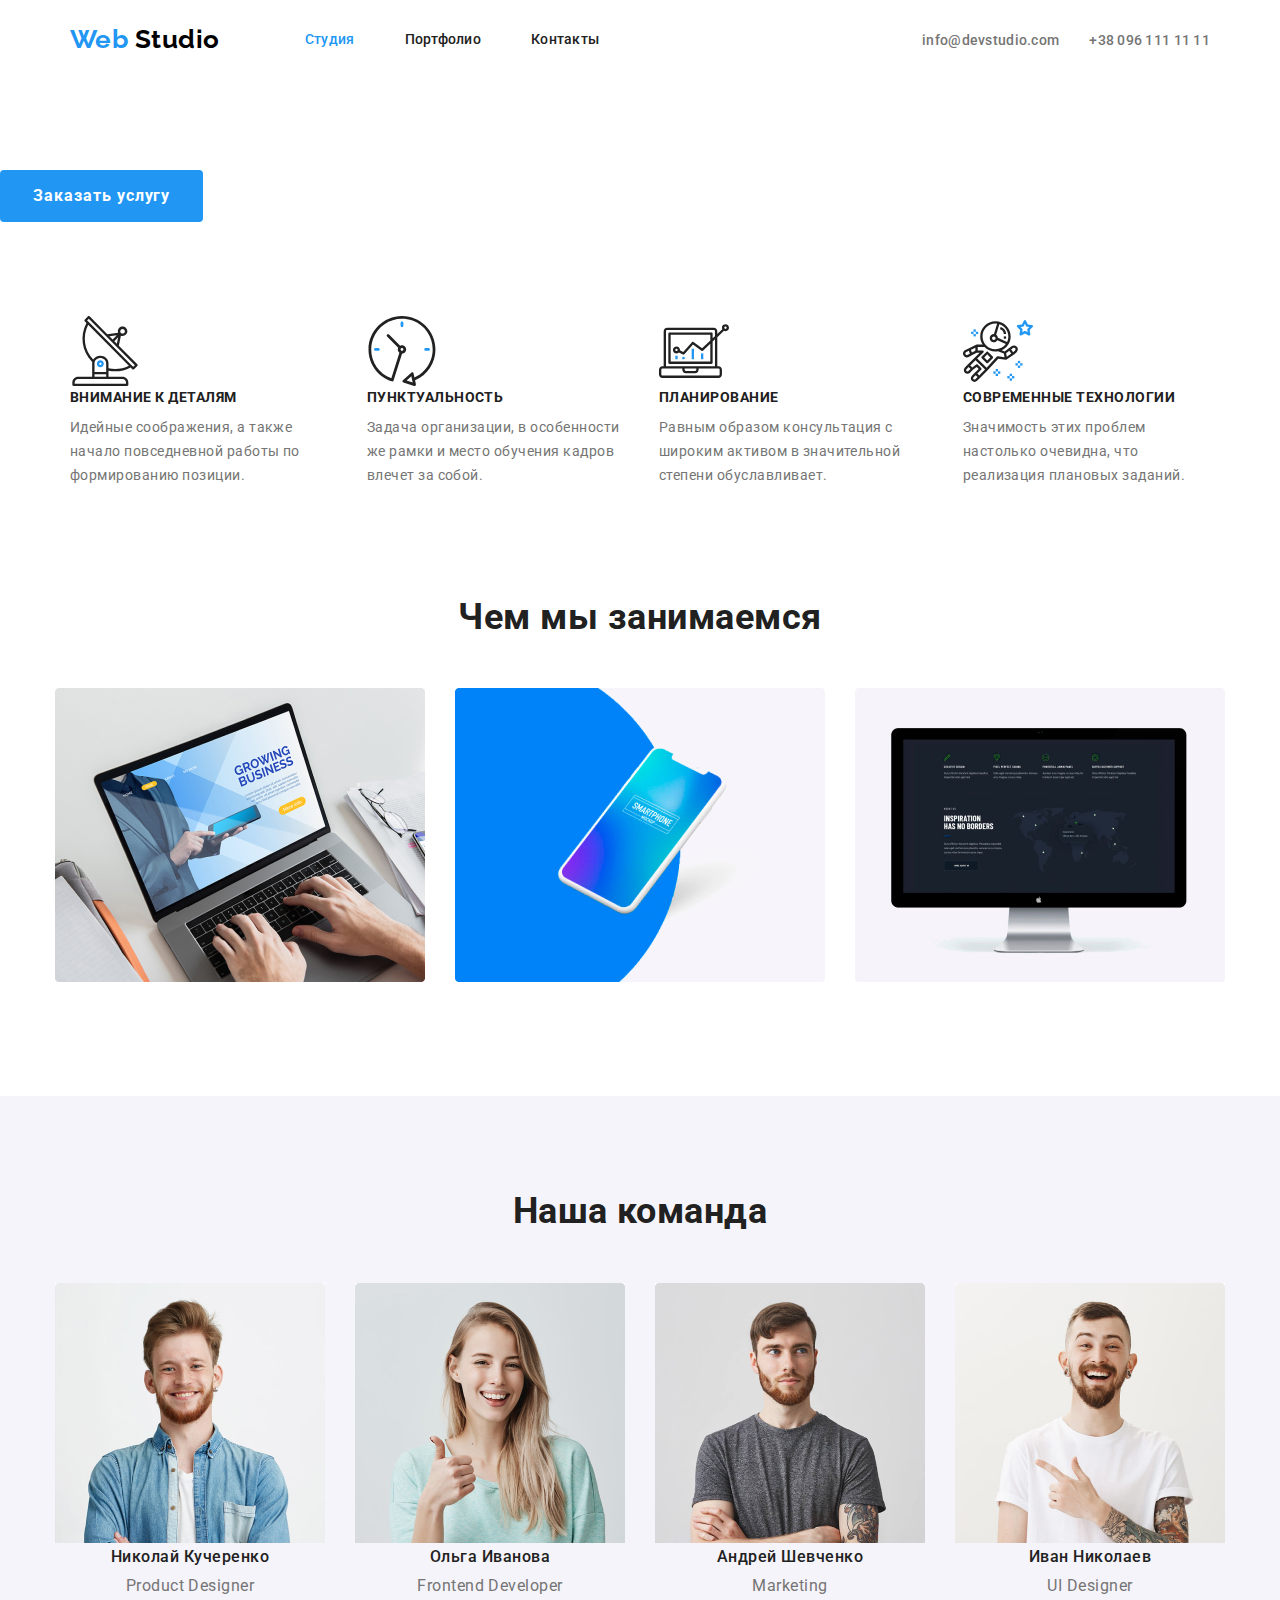
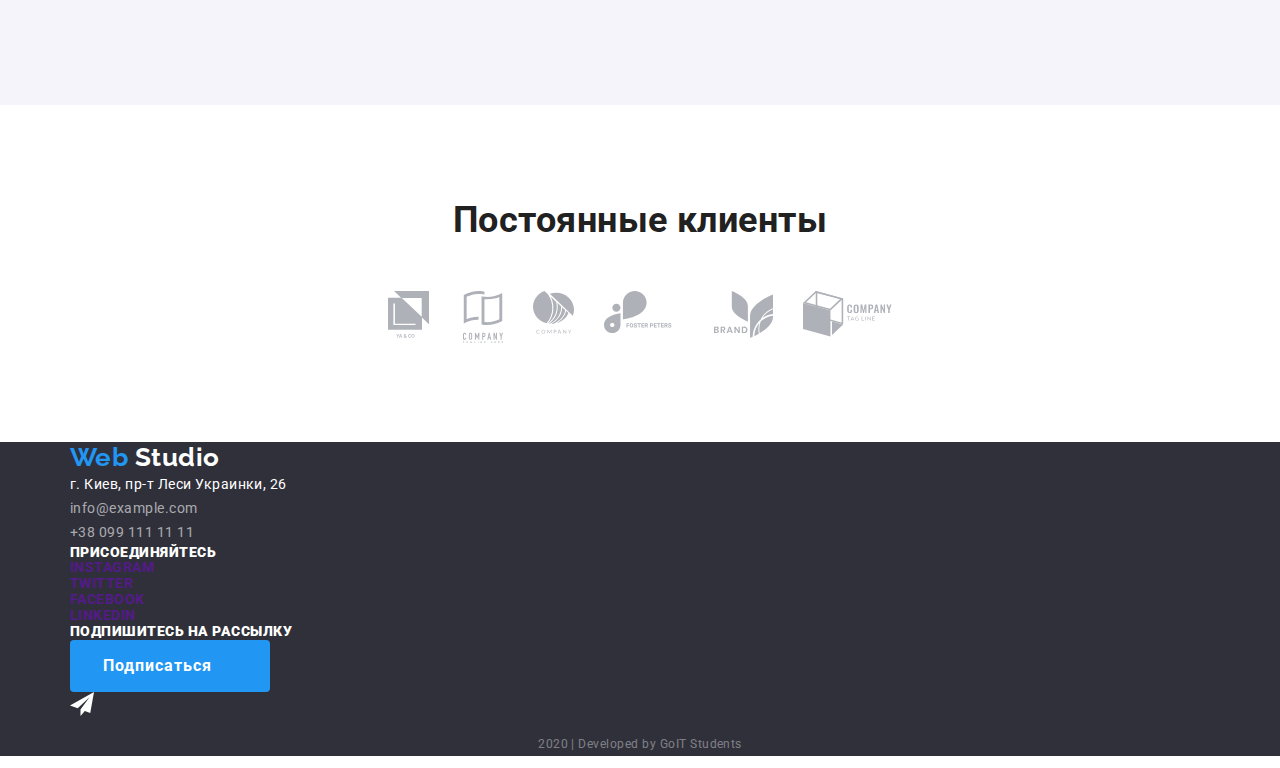
==== index.html @ a390fddb "флексбокс для мейн" ====
<!DOCTYPE html>
<html lang="ru">
  <head>
    <meta charset="UTF-8" />
    <meta name="viewport" content="width=device-width, initial-scale=1.0" />
    <link
      href="https://fonts.googleapis.com/css2?family=Raleway:wght@700&family=Roboto:wght@400;500;700;900&display=swap"
      rel="stylesheet"
    />
    <link
      rel="stylesheet"
      href="https://cdnjs.cloudflare.com/ajax/libs/modern-normalize/0.6.0/modern-normalize.min.css"
    />
    <link rel="stylesheet" href="./css/style.css" />
    <title>Студия</title>
  </head>
  <body>
    <!-- Верхнее меню -->
    <header>
      <div class="container header-nav">
        <a href="./index.html" class="logo">
          Web <span class="logo-header">Studio</span>
        </a>
        <nav>
          <ul class="list site-nav">
            <li class="item"><a href="" class="link current">Студия</a></li>
            <li class="item">
              <a href="./portfolio.html" class="link">Портфолио</a>
            </li>
            <li class="item"><a href="" class="link">Контакты</a></li>
          </ul>
        </nav>

        <ul class="address-nav list">
          <li class="item">
            <a href="mailto:info@devstudio.com" class="adress-header"
              >info@devstudio.com</a
            >
          </li>
          <li class="item">
            <a href="tel:+380961111111" class="adress-header"
              >+38 096 111 11 11</a
            >
          </li>
        </ul>
      </div>
    </header>
    <!-- Уникальный контент -->
    <main class="main">
      <!-- Герой -->
      <div>
        <section class="hero">
          <h1 class="hero-text">Эффективные решения для вашего бизнеса</h1>
          <button type="button" class="button">Заказать услугу</button>
        </section>
      </div>

      <!-- Особенности -->
      <section class="section no-padding">
        <div class="container">
          <!-- <h2 class="section-title">Особенности</h2> -->
          <ul class="list features">
            <li class="item">
              <img src="./images/antenna.svg" alt="антенна" width="70" />
              <h3 class="title-text">Внимание к деталям</h3>
              <p class="item-text">
                Идейные соображения, а также начало повседневной работы по
                формированию позиции.
              </p>
            </li>
            <li class="item">
              <img src="./images/clock.svg" alt="часы" width="70" />
              <h3 class="title-text">Пунктуальность</h3>
              <p class="item-text">
                Задача организации, в особенности же рамки и место обучения
                кадров влечет за собой.
              </p>
            </li>
            <li class="item">
              <img src="./images/diagram.svg" alt="диаграмма" width="70" />
              <h3 class="title-text">Планирование</h3>
              <p class="item-text">
                Равным образом консультация с широким активом в значительной
                степени обуславливает.
              </p>
            </li>
            <li class="item">
              <img src="./images/astronaut.svg" alt="астронавт" width="70" />
              <h3 class="title-text">Современные технологии</h3>
              <p class="item-text">
                Значимость этих проблем настолько очевидна, что реализация
                плановых заданий.
              </p>
            </li>
          </ul>
        </div>
      </section>

      <!-- Что мы делаем -->
      <section class="section">
        <div class="container">
          <h2 class="section-title">Чем мы занимаемся</h2>
          <ul class="list skills">
            <li class="item">
              <a href="">
                <img src="./images/desctop_app.jpg" alt="ноутбук" width="370" />
                <h3 class="name-capabilities">Десктопные приложения</h3>
              </a>
            </li>
            <li class="item">
              <a href="">
                <img src="./images/mob_app.jpg" alt="смартфон" width="370" />
                <h3 class="name-capabilities">Мобильные приложения</h3>
              </a>
            </li>
            <li class="item">
              <a href="">
                <img
                  src="./images/desing_solutions.jpg"
                  alt="моноблок"
                  width="370"
                />
                <h3 class="name-capabilities">Дизайнерские решения</h3>
              </a>
            </li>
          </ul>
        </div>
      </section>

      <!-- Наша команда -->
      <section class="section bacground">
        <div class="container">
          <h2 class="section-title">Наша команда</h2>
          <ul class="list team">
            <li class="item">
              <img
                src="./images/johnsmith.jpg"
                alt="Николай Кучеренко"
                width="270"
              />
              <h3 class="team-name">Николай Кучеренко</h3>
              <p class="position">Product Designer</p>
              <ul class="list">
                <li>
                  <a
                    href="https://www.instagram.com/"
                    aria-label="instagram"
                    class="icon-active"
                  >
                    <!-- <img src="./images/insta2.svg" alt="иконка инстаграмм" /> -->
                  </a>
                </li>
                <li>
                  <a href="https://twitter.com/" aria-label="twitter">
                    <!-- <img src="./images/twit.svg" alt="иконка твиттер" /> -->
                  </a>
                </li>
                <li>
                  <a href="https://www.facebook.com/" aria-label="facebook">
                    <!-- <img src="./images/fb.svg" alt="иконка фейсбук" /> -->
                  </a>
                </li>
                <li>
                  <a href="https://www.linkedin.com/" aria-label="linkedin">
                    <!-- <img src="./images/in.svg" alt="иконка линкедин" /> -->
                  </a>
                </li>
              </ul>
            </li>

            <li class="item">
              <img
                src="./images/martastewart.jpg"
                alt="Ольга Иванова"
                width="270"
              />
              <h3 class="team-name">Ольга Иванова</h3>
              <p class="position">Frontend Developer</p>
              <ul class="list">
                <li>
                  <a href="https://www.instagram.com/" aria-label="instagram">
                    <!-- <img src="./images/insta1.svg" alt="иконка инстаграмм" /> -->
                  </a>
                </li>
                <li>
                  <a href="https://twitter.com/" aria-label="twitter">
                    <!-- <img src="./images/twit.svg" alt="иконка твиттер" /> -->
                  </a>
                </li>
                <li>
                  <a href="https://www.facebook.com/" aria-label="facebook">
                    <!-- <img src="./images/fb.svg" alt="иконка фейсбук" /> -->
                  </a>
                </li>
                <li>
                  <a href="https://www.linkedin.com/" aria-label="linkedin">
                    <!-- <img src="./images/in.svg" alt="иконка линкедин" /> -->
                  </a>
                </li>
              </ul>
            </li>

            <li class="item">
              <img
                src="./images/robertjakis.jpg"
                alt="Андрей Шевченко"
                width="270"
              />
              <h3 class="team-name">Андрей Шевченко</h3>
              <p class="position">Marketing</p>
              <ul class="list">
                <li>
                  <a href="https://www.instagram.com/" aria-label="instagram">
                    <!-- <img src="./images/insta1.svg" alt="иконка инстаграмм" /> -->
                  </a>
                </li>
                <li>
                  <a href="https://twitter.com/" aria-label="twitter">
                    <!-- <img src="./images/twit.svg" alt="иконка твиттер" /> -->
                  </a>
                </li>
                <li>
                  <a href="https://www.facebook.com/" aria-label="facebook">
                    <!-- <img src="./images/fb.svg" alt="иконка фейсбук" /> -->
                  </a>
                </li>
                <li>
                  <a href="https://www.linkedin.com/" aria-label="linkedin">
                    <!-- <img src="./images/in.svg" alt="иконка линкедин" /> -->
                  </a>
                </li>
              </ul>
            </li>

            <li class="item">
              <img
                src="./images/martindoe.jpg"
                alt="Иван Николаев"
                width="270"
              />
              <h3 class="team-name">Иван Николаев</h3>
              <p class="position">UI Designer</p>
              <ul class="list">
                <li>
                  <a href="https://www.instagram.com/" aria-label="instagram">
                    <!-- <img src="./images/insta1.svg" alt="иконка инстаграмм" /> -->
                  </a>
                </li>
                <li>
                  <a href="https://twitter.com/" aria-label="twitter">
                    <!-- <img src="./images/twit.svg" alt="иконка твиттер" /> -->
                  </a>
                </li>
                <li>
                  <a href="https://www.facebook.com/" aria-label="facebook">
                    <!-- <img src="./images/fb.svg" alt="иконка фейсбук" /> -->
                  </a>
                </li>
                <li>
                  <a href="https://www.linkedin.com/" aria-label="linkedin">
                    <!-- <img src="./images/in.svg" alt="иконка линкедин" /> -->
                  </a>
                </li>
              </ul>
            </li>
          </ul>
        </div>
      </section>

      <!-- Постоянные клиенты -->
      <section class="section">
        <div class="container">
          <h2 class="section-title">Постоянные клиенты</h2>
          <ul class="list customers">
            <li class="item">
              <a href="">
                <img
                  src="./images/customer1.svg"
                  alt="иконка клиента 1"
                  class="customer-icon"
                />
              </a>
            </li>
            <li class="item">
              <a href="">
                <img
                  src="./images/customer2.svg"
                  alt="иконка клиента 2"
                  class="customer-icon"
                />
              </a>
            </li>
            <li class="item">
              <a href="">
                <img
                  src="./images/customer3.svg"
                  alt="иконка клиента 3"
                  class="customer-icon"
                />
              </a>
            </li>
            <li class="item">
              <a href="">
                <img
                  src="./images/customer4.svg"
                  alt="иконка клиента 4"
                  class="customer-icon"
                />
              </a>
            </li>
            <li class="item">
              <a href="">
                <img
                  src="./images/customer5.svg"
                  alt="иконка клиента 5"
                  class="customer-icon"
                />
              </a>
            </li>
            <li class="item">
              <a href="">
                <img
                  src="./images/customer6.svg"
                  alt="иконка клиента 6"
                  class="customer-icon"
                />
              </a>
            </li>
          </ul>
        </div>
      </section>
    </main>

    <!-- Подвал -->
    <footer class="footer">
      <div class="container">
        <div>
          <a href="/" class="logo"
            >Web <span class="logo-footer">Studio</span></a
          >
          <address>
            <ul class="list address">
              <li>г. Киев, пр-т Леси Украинки, 26</li>
              <li>
                <a href="mailto:info@example.com" class="footer-contact"
                  >info@example.com</a
                >
              </li>
              <li>
                <a href="tel:+380961111111" class="footer-contact"
                  >+38 099 111 11 11</a
                >
              </li>
            </ul>
          </address>
        </div>
        <div class="connect">
          <b>присоединяйтесь</b>
          <ul class="list">
            <li><a href="" class="social-icon">Instagram</a></li>
            <li><a href="" class="social-icon">Twitter</a></li>
            <li><a href="" class="social-icon">Facebook</a></li>
            <li><a href="" class="social-icon">LinkedIn</a></li>
          </ul>
        </div>
        <div class="subscribe">
          <b>Подпишитесь на рассылку</b>
          <button type="button" class="button">Подписаться</button>
          <img src="./images/send.svg" alt="самолетик" />
        </div>
        <p class="develop">2020 | Developed by GoIT Students</p>
      </div>
    </footer>
  </body>
</html>
---- css/style.css ----
:root {
  --primary-text-color: #757575;
  --title-text-color: #212121;
  --accent-color: #2196f3;
  --logo-color: #000000;
  --white-color: #ffffff;
  --second-bg-color: #f5f4fa;
  --footer-adress-color: rgba(255, 255, 255, 0.6);
  --footer-bg-color: #2f303a;
  --developed-color: rgba(255, 255, 255, 0.4);
  --button-bg-color: #f5f4fa;
  --text-bg-color: rgba(33, 150, 243, 0.9);
}

a {
  text-decoration: none;
}

body {
  background-color: var(--white-color);
  color: var(--primary-text-color);
  font-family: Roboto, sans-serif;
  letter-spacing: 0.03em;
}

.list {
  list-style: none;
  padding: 0;
  margin: 0;
}

/* Logo */
.logo {
  color: var(--accent-color);
  font-family: Raleway, sans-serif;
  font-weight: bold;
  font-size: 26px;
  line-height: 1.2;
}

.logo-header {
  color: var(--logo-color);
  /* font-family: Raleway, sans-serif;
  font-weight: bold;
  font-size: 26px;
  line-height: 1.2; */
}

.logo-footer {
  color: var(--white-color);
}

/* .logo:hover,
.logo:focus {
  color: var(--accent-color);
} */

/* Site nav */

.link {
  color: var(--title-text-color);
  font-weight: 500;
  font-size: 14px;
  line-height: 1.14;
  letter-spacing: 0.02em;

  display: block;
  padding-top: 32px;
  padding-bottom: 32px;
}

.link:hover,
.link:focus {
  color: var(--accent-color);
}

.current {
  color: var(--accent-color);
}

.adress-header {
  color: var(--primary-text-color);
  font-weight: 500;
  font-size: 14px;
  line-height: 1.14;
  letter-spacing: 0.02em;

  padding-top: 32px;
  padding-bottom: 32px;
}

.adress-header:hover,
.adress-header:focus {
  color: var(--accent-color);
}

.container {
  /* display: flex; */
  margin-left: auto;
  margin-right: auto;
  padding-right: 15px;
  padding-left: 15px;
  width: 1170px;
}

.site-nav {
  display: flex;
  margin-left: 85px;
}

.site-nav .item + .item {
  margin-left: 50px;
}

.address-nav {
  display: flex;
}

.address-nav .item + .item {
  margin-left: 30px;
}

.header-nav {
  display: flex;
  align-items: center;
}

.address-nav {
  margin-left: auto;
}

/* main */

.hero-text {
  color: var(--white-color);
  font-weight: 900;
  font-size: 44px;
  line-height: 1.36;
  text-align: center;
  letter-spacing: 0.06em;
  text-transform: uppercase;
  margin-top: 0;
  margin-bottom: 30px;
}

.button {
  color: var(--white-color);
  background-color: var(--accent-color);
  font-weight: bold;
  font-size: 16px;
  line-height: 1.88;
  display: flex;
  align-items: center;
  text-align: center;
  letter-spacing: 0.06em;
  padding: 10px 32px;
  min-width: 200px;
  border-radius: 4px;
  border: 1px solid transparent;
}

.filter-button {
  color: var(--title-text-color);
  background-color: var(--button-bg-color);
  font-weight: 500;
  font-size: 16px;
  line-height: 1.63;
  text-align: center;
  display: inline-block;
  padding: 6px 22px;
  border: 1px solid transparent;
  border-radius: 4px;
  min-width: 73px;
}

.filter-menu {
  margin-bottom: 34px;
  position: relative;
  align-self: flex-start;
}

.filter-button:hover,
.filter-button:focus {
  color: var(--white-color);
  background-color: var(--accent-color);
}

.current-button {
  color: var(--white-color);
  background-color: var(--accent-color);
}

.section-title {
  color: var(--title-text-color);
  font-weight: bold;
  font-size: 36px;
  line-height: 1.17;
  text-align: center;

  margin-top: 0;
  margin-bottom: 50px;
}

.section {
  padding-top: 94px;
  padding-bottom: 94px;
}

.no-padding {
  padding-bottom: 0;
}

.title-font {
  color: var(--title-text-color);
  font-size: 18px;
  line-height: 2;
  letter-spacing: 0.06em;

  margin-top: 0;
  margin-bottom: 4px;
}

.title-text {
  color: var(--title-text-color);
  font-weight: bold;
  font-size: 14px;
  line-height: 1.14;
  text-transform: uppercase;

  margin-top: 0;
  margin-bottom: 10px;
}

.team-name {
  color: var(--title-text-color);
  font-weight: 500;
  font-size: 16px;
  line-height: 1.19;
  text-align: center;

  margin-top: 0;
  margin-bottom: 10px;
}

.item-text {
  font-weight: normal;
  font-size: 14px;
  line-height: 1.71;

  margin-top: 0;
}

.position {
  font-weight: normal;
  font-size: 16px;
  line-height: 1.19;
  text-align: center;

  margin-top: 0;
  margin-bottom: 16px;
}

.name-capabilities {
  font-weight: bold;
  font-size: 14px;
  line-height: 1.14;
  text-align: center;
  text-transform: uppercase;

  margin-top: 0;
  margin-bottom: 0;
}

.full-text-item {
  color: var(--white-color);
  background: var(--text-bg-color);
  font-weight: normal;
  font-size: 18px;
  line-height: 1.56;

  padding: 63px 24px;
  margin-top: 0;
  margin-bottom: 20px;
}

.filter-name {
  color: var(--primary-text-color);
  font-weight: normal;
  font-size: 16px;
  line-height: 1.87;

  margin-top: 0;
  margin-bottom: 20px;
}

/* .photo-project:hover,
.photo-project:focus {
  background: var(--text-bg-color);
  color: var(--accent-color);
} */

.name-capabilities {
  color: var(--white-color);
}
.customer-icon:hover,
.customer-icon:focus {
  background-color: var(--accent-color);
}

.section.bacground {
  background-color: var(--second-bg-color);
}

/* .porftolio-block {
  margin: 30;
} */

.features,
.skills,
.team,
.customers {
  display: flex;
  justify-content: center;
}

.features .item + .item,
.skills .item + .item,
.team .item + .item,
.customers .item + .item {
  margin-left: 30px;
}

/* Footer */
.list.address {
  font-style: normal;
  font-weight: normal;
  font-size: 14px;
  line-height: 1.71;
}

.footer-contact {
  color: var(--footer-adress-color);
  font-weight: normal;
  font-size: 14px;
  line-height: 1.71;
}

.footer {
  background-color: var(--footer-bg-color);
  color: var(--white-color);
}

.connect,
.subscribe {
  font-weight: bold;
  font-size: 14px;
  line-height: 1.14;
  text-transform: uppercase;
}

.develop {
  color: var(--developed-color);
  font-weight: normal;
  font-size: 12px;
  line-height: 2;
  text-align: center;
}

.social-icon:hover,
.social-icon:focus {
  background-color: var(--accent-color);
}
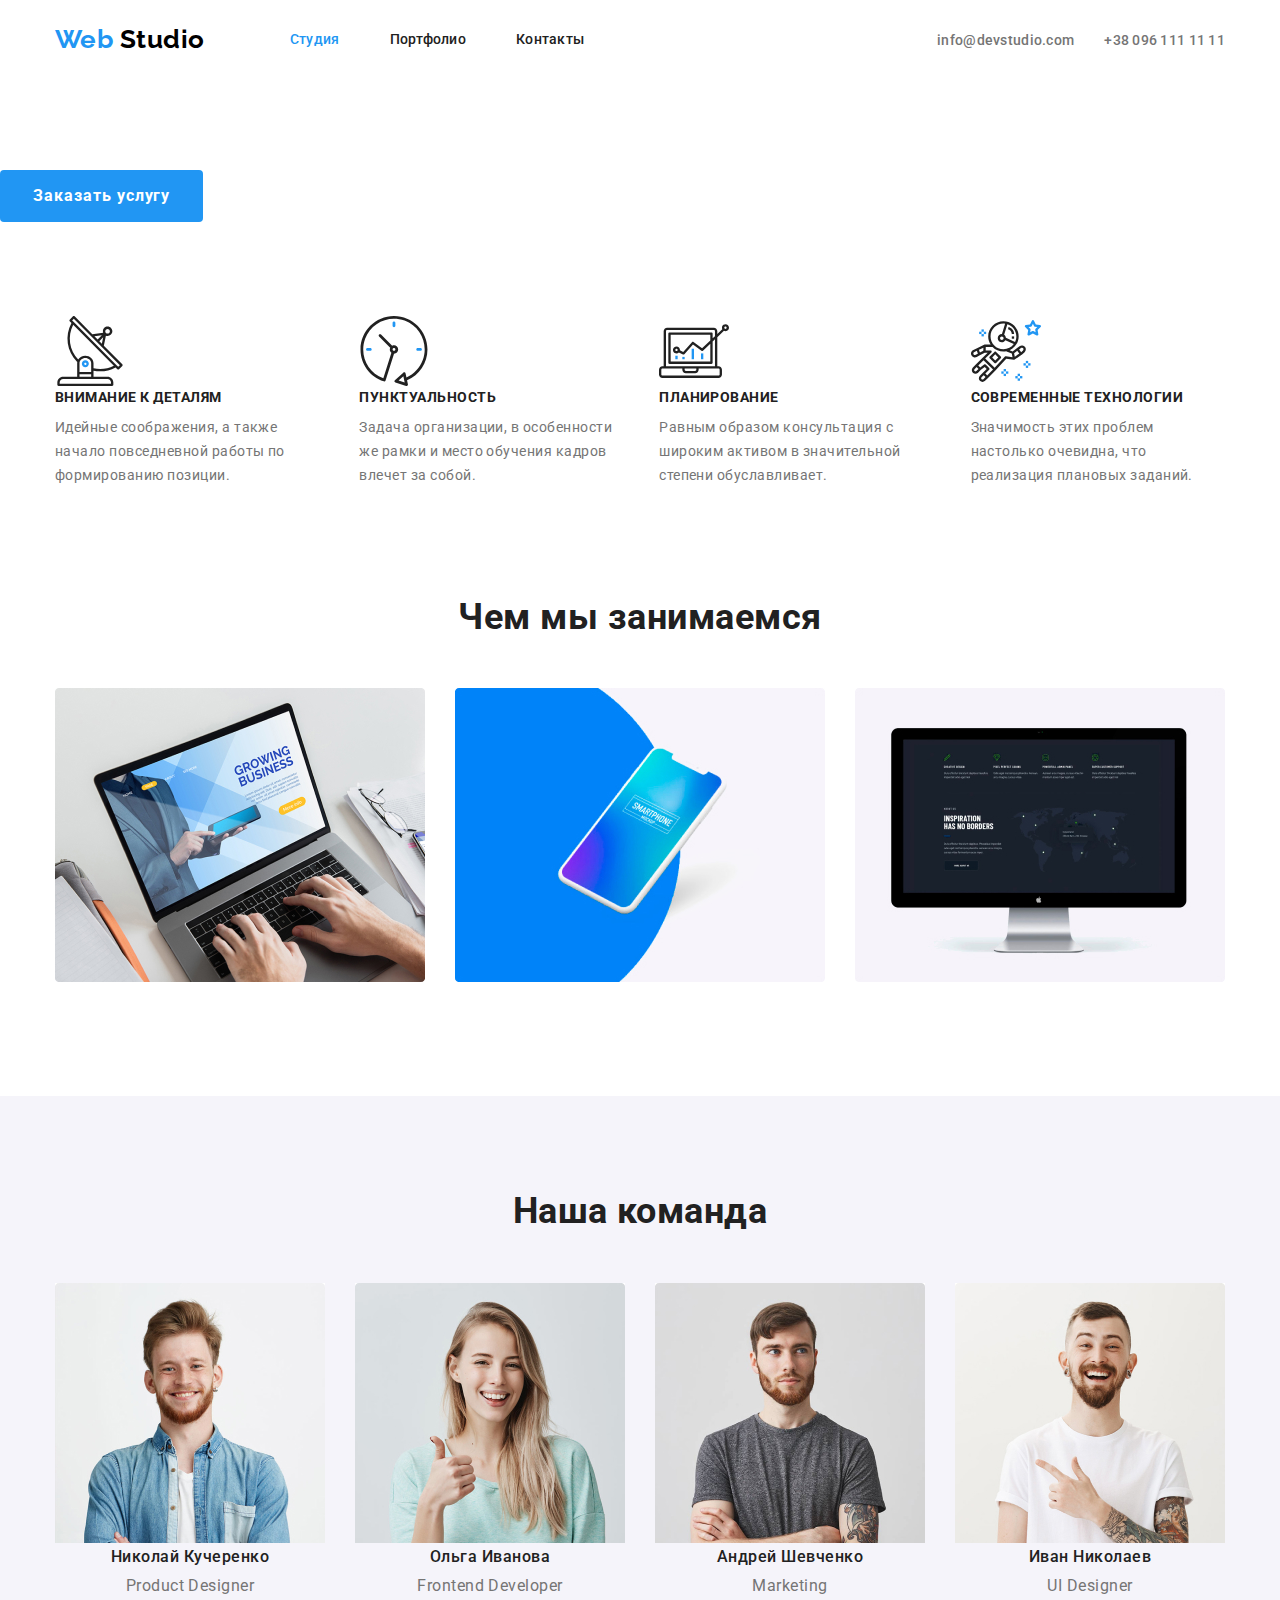
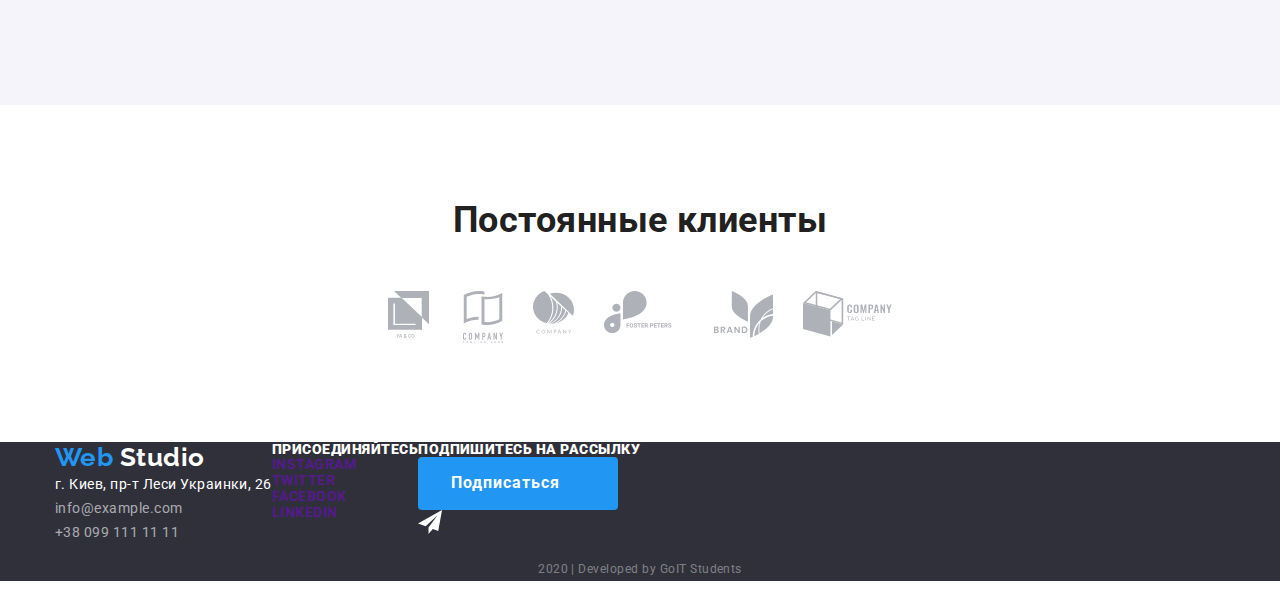
==== commit 821f8d20: "начал работать с подвалом" ====
--- a/index.html
+++ b/index.html
@@ -333,11 +333,13 @@
 
     <!-- Подвал -->
     <footer class="footer">
-      <div class="container">
+      <div class="container address-contrainer">
         <div>
           <a href="/" class="logo"
-            >Web <span class="logo-footer">Studio</span></a
-          >
+            >Web<span class="logo-footer">
+              Studio
+            </span>
+          </a>
           <address>
             <ul class="list address">
               <li>г. Киев, пр-т Леси Украинки, 26</li>
@@ -368,8 +370,8 @@
           <button type="button" class="button">Подписаться</button>
           <img src="./images/send.svg" alt="самолетик" />
         </div>
-        <p class="develop">2020 | Developed by GoIT Students</p>
       </div>
+      <p class="develop">2020 | Developed by GoIT Students</p>
     </footer>
   </body>
 </html>
--- a/css/style.css
+++ b/css/style.css
@@ -100,7 +100,7 @@
   margin-right: auto;
   padding-right: 15px;
   padding-left: 15px;
-  width: 1170px;
+  width: 1200px;
 }
 
 .site-nav {
@@ -173,10 +173,19 @@
   min-width: 73px;
 }
 
-.filter-menu {
+/* .filter-menu {
   margin-bottom: 34px;
   position: relative;
   align-self: flex-start;
+} */
+.filter-button-block {
+  display: flex;
+  margin-bottom: 50px;
+  justify-content: center;
+}
+
+.filter-button-block .item + .item {
+  margin-left: 8px;
 }
 
 .filter-button:hover,
@@ -310,10 +319,6 @@
 .section.bacground {
   background-color: var(--second-bg-color);
 }
-
-/* .porftolio-block {
-  margin: 30;
-} */
 
 .features,
 .skills,
@@ -330,6 +335,27 @@
   margin-left: 30px;
 }
 
+.project-blocks {
+  display: flex;
+  flex-wrap: wrap;
+  margin: -15px;
+}
+
+.project-blocks .item {
+  width: 370px;
+  margin: 15px;
+  /* width: calc((100% - 60px) / 3);
+  margin-right: 30px;
+  margin-bottom: 30px; */
+}
+
+/* .project-blocks .item:nth-child(3n) {
+  margin-right: 0;
+}
+.project-blocks .item:nth-last-child(-n + 3) {
+  margin-bottom: 0;
+} */
+
 /* Footer */
 .list.address {
   font-style: normal;
@@ -370,3 +396,7 @@
 .social-icon:focus {
   background-color: var(--accent-color);
 }
+
+.address-contrainer {
+  display: flex;
+}
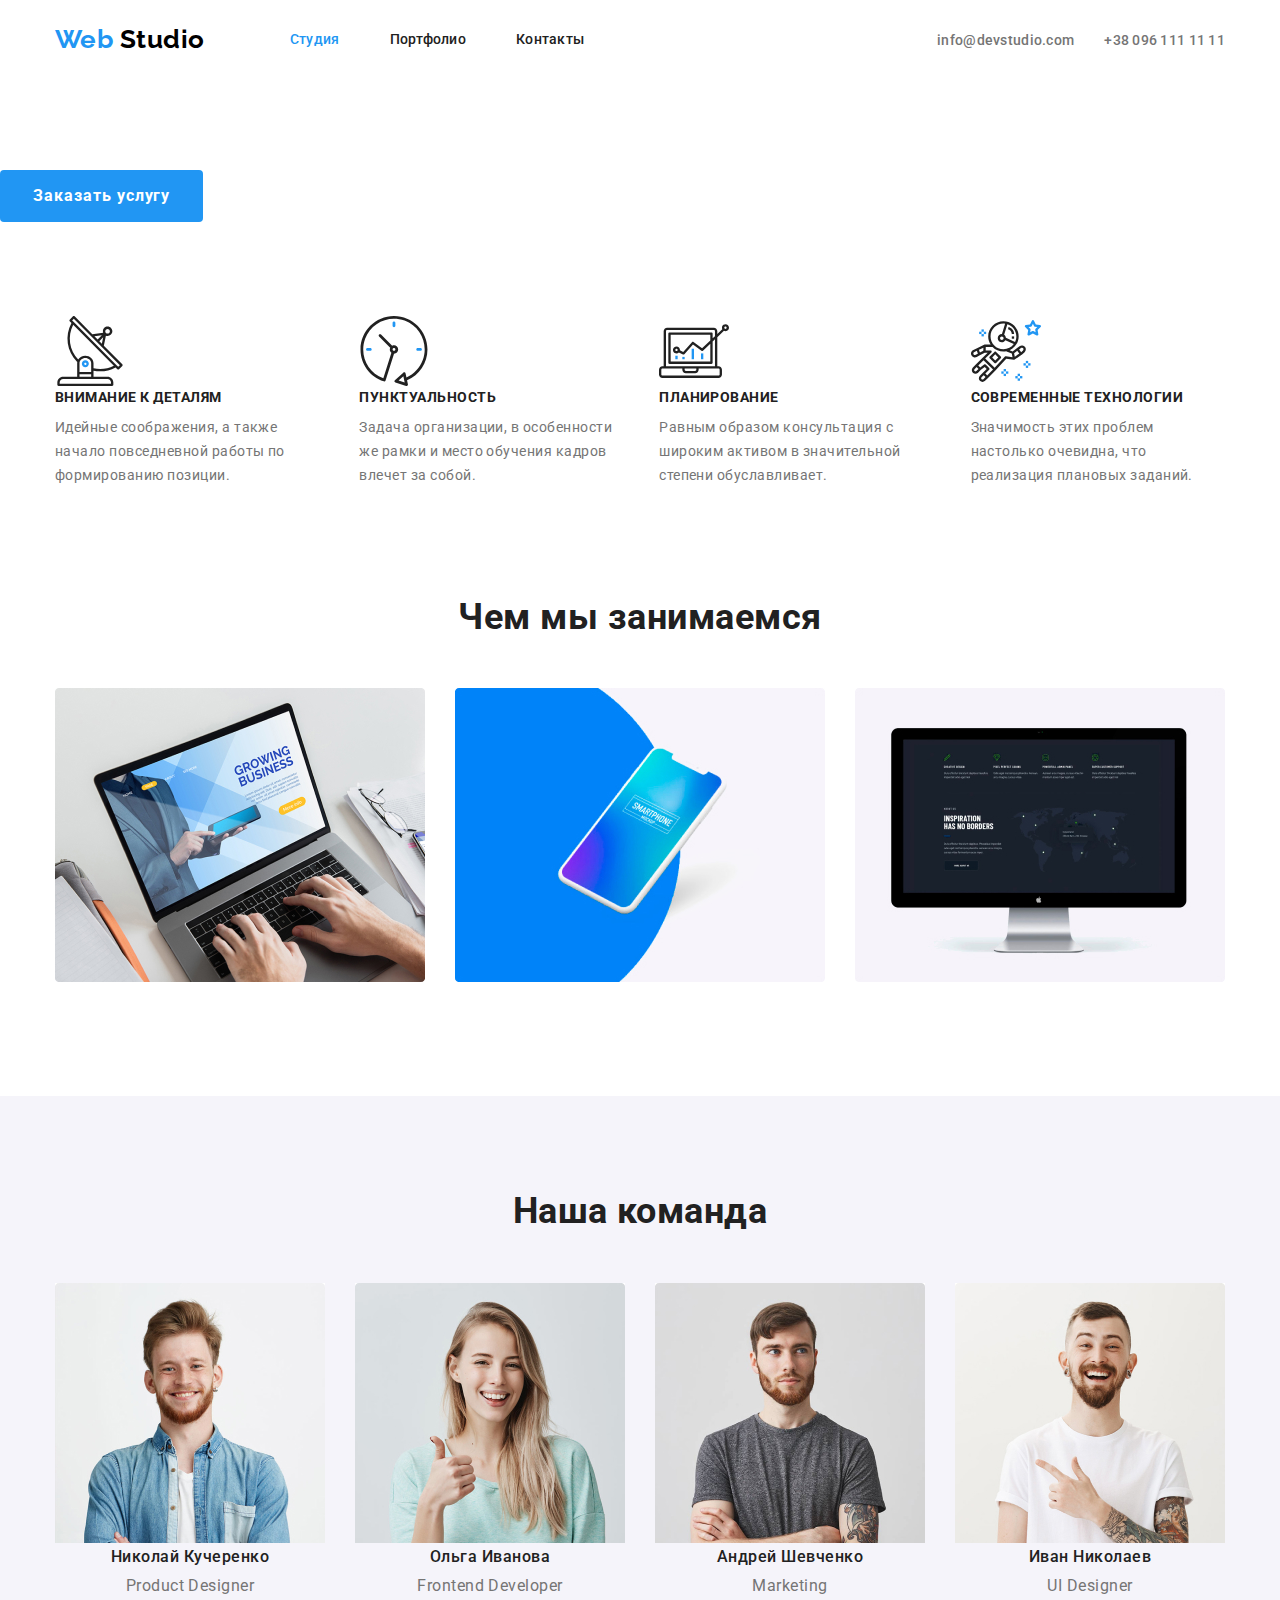
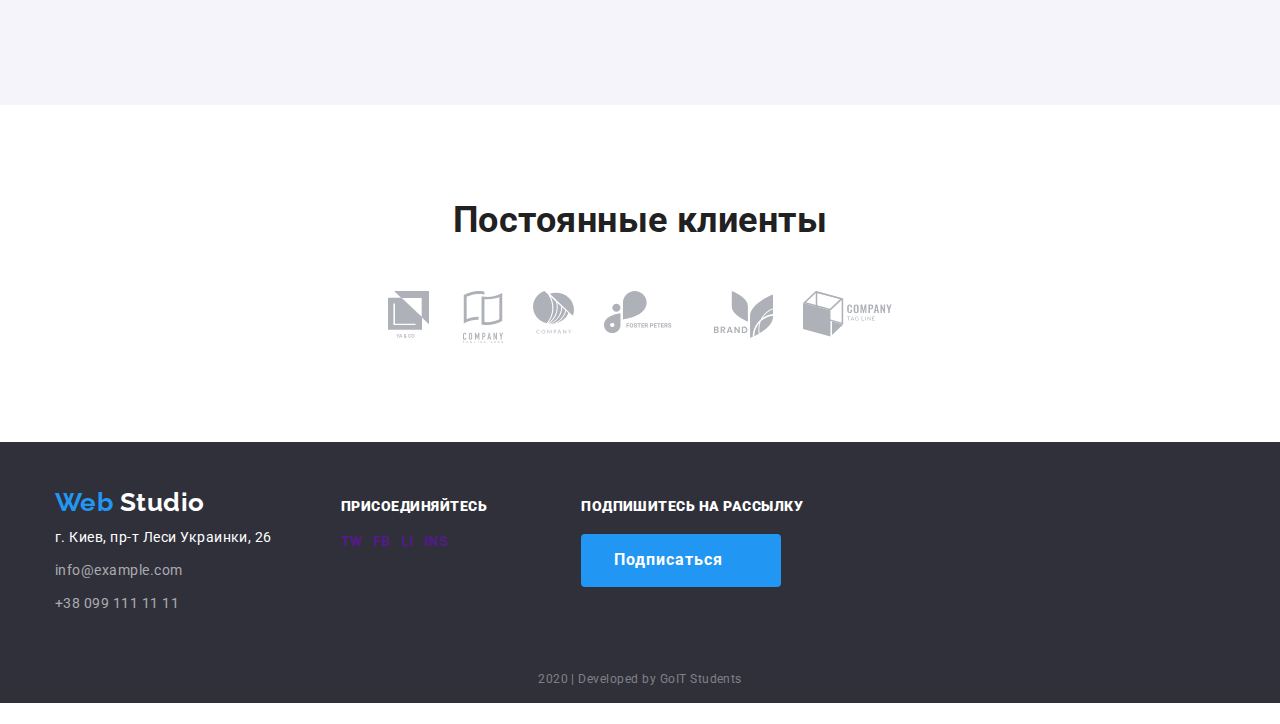
==== commit 2bcf5e5a: "flex для подвала" ====
--- a/index.html
+++ b/index.html
@@ -332,46 +332,52 @@
     </main>
 
     <!-- Подвал -->
-    <footer class="footer">
-      <div class="container address-contrainer">
-        <div>
-          <a href="/" class="logo"
-            >Web<span class="logo-footer">
-              Studio
-            </span>
-          </a>
-          <address>
-            <ul class="list address">
-              <li>г. Киев, пр-т Леси Украинки, 26</li>
-              <li>
-                <a href="mailto:info@example.com" class="footer-contact"
-                  >info@example.com</a
-                >
-              </li>
-              <li>
-                <a href="tel:+380961111111" class="footer-contact"
-                  >+38 099 111 11 11</a
-                >
-              </li>
+    <footer>
+      <div class="footer">
+        <div class="container footer-container">
+          <div class="address-container">
+            <div class="logo-cont">
+              <a href="/" class="logo"
+                >Web<span class="logo-footer">
+                  Studio
+                </span>
+              </a>
+            </div>
+            <address>
+              <ul class="list address">
+                <li class="item">г. Киев, пр-т Леси Украинки, 26</li>
+                <li class="item">
+                  <a href="mailto:info@example.com" class="footer-contact"
+                    >info@example.com</a
+                  >
+                </li>
+                <li class="item">
+                  <a href="tel:+380961111111" class="footer-contact"
+                    >+38 099 111 11 11</a
+                  >
+                </li>
+              </ul>
+            </address>
+          </div>
+          <div class="connect">
+            <b>присоединяйтесь</b>
+            <ul class="list social">
+              <li class="item"><a href="" class="social-icon">Tw</a></li>
+              <li class="item"><a href="" class="social-icon">Fb</a></li>
+              <li class="item"><a href="" class="social-icon">LI</a></li>
+              <li class="item"><a href="" class="social-icon">Ins</a></li>
             </ul>
-          </address>
-        </div>
-        <div class="connect">
-          <b>присоединяйтесь</b>
-          <ul class="list">
-            <li><a href="" class="social-icon">Instagram</a></li>
-            <li><a href="" class="social-icon">Twitter</a></li>
-            <li><a href="" class="social-icon">Facebook</a></li>
-            <li><a href="" class="social-icon">LinkedIn</a></li>
-          </ul>
-        </div>
-        <div class="subscribe">
-          <b>Подпишитесь на рассылку</b>
-          <button type="button" class="button">Подписаться</button>
-          <img src="./images/send.svg" alt="самолетик" />
+          </div>
+          <div class="subscribe">
+            <b>Подпишитесь на рассылку</b>
+            <button type="button" class="button">Подписаться</button>
+            <!-- <img src="./images/send.svg" alt="самолетик" /> -->
+          </div>
+        </div>
+        <div class="develop-container">
+          <p class="develop">2020 | Developed by GoIT Students</p>
         </div>
       </div>
-      <p class="develop">2020 | Developed by GoIT Students</p>
     </footer>
   </body>
 </html>
--- a/css/style.css
+++ b/css/style.css
@@ -382,6 +382,7 @@
   font-size: 14px;
   line-height: 1.14;
   text-transform: uppercase;
+  margin-top: 57px;
 }
 
 .develop {
@@ -397,6 +398,51 @@
   background-color: var(--accent-color);
 }
 
-.address-contrainer {
-  display: flex;
-}
+.footer-container {
+  display: flex;
+}
+
+.logo-cont {
+  margin-top: 45px;
+  margin-bottom: 8px;
+}
+
+.address .item {
+  margin-bottom: 9px;
+}
+
+.address .item:last-child {
+  margin-bottom: 0;
+}
+
+.address-container {
+  margin-right: 69px;
+}
+
+.connect {
+  margin-right: 94px;
+}
+
+.connect .social {
+  margin-top: 20px;
+}
+
+.social {
+  display: flex;
+}
+
+.social .item + .item {
+  margin-left: 10px;
+}
+
+.subscribe .button {
+  margin-top: 20px;
+  margin-bottom: 50px;
+}
+
+.develop-container {
+  display: flex;
+  justify-content: center;
+  margin-top: 18px;
+  margin-bottom: 21px;
+}
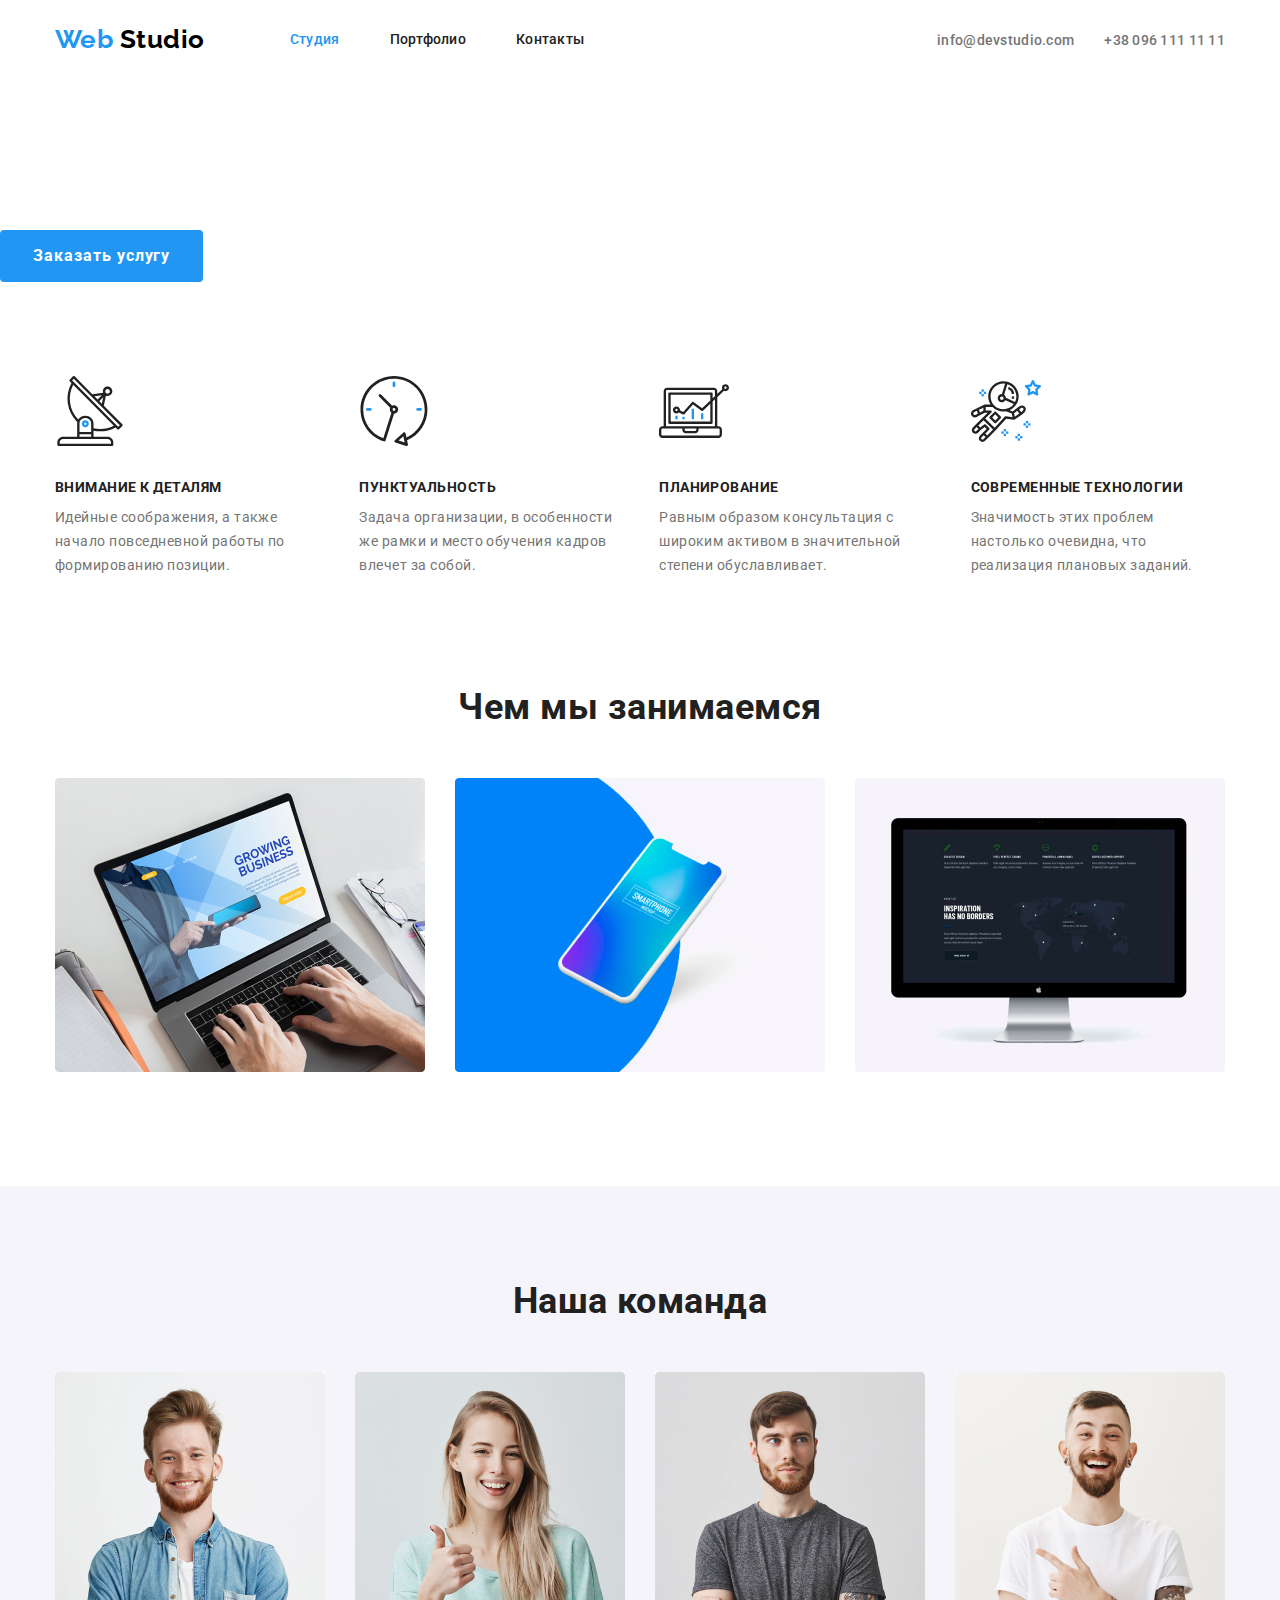
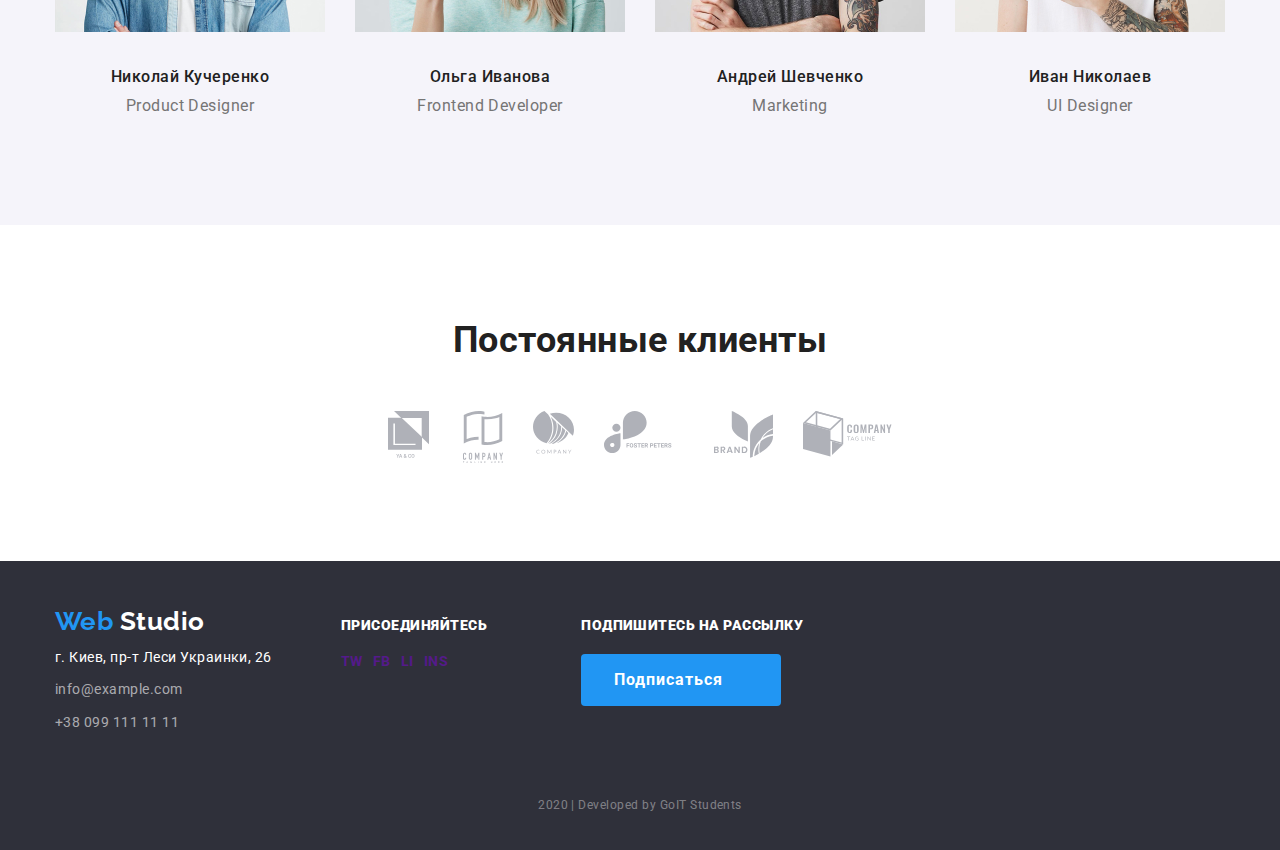
==== commit c712cf50: "мелкие правки" ====
--- a/index.html
+++ b/index.html
@@ -50,7 +50,7 @@
       <!-- Герой -->
       <div>
         <section class="hero">
-          <h1 class="hero-text">Эффективные решения для вашего бизнеса</h1>
+          <h1 class="hero-text">Эффективные решения<br>для вашего бизнеса</h1>
           <button type="button" class="button">Заказать услугу</button>
         </section>
       </div>
--- a/css/style.css
+++ b/css/style.css
@@ -225,7 +225,7 @@
   line-height: 2;
   letter-spacing: 0.06em;
 
-  margin-top: 0;
+  margin-top: 20px;
   margin-bottom: 4px;
 }
 
@@ -236,7 +236,7 @@
   line-height: 1.14;
   text-transform: uppercase;
 
-  margin-top: 0;
+  margin-top: 30px;
   margin-bottom: 10px;
 }
 
@@ -247,7 +247,7 @@
   line-height: 1.19;
   text-align: center;
 
-  margin-top: 0;
+  margin-top: 30px;
   margin-bottom: 10px;
 }
 
@@ -362,6 +362,8 @@
   font-weight: normal;
   font-size: 14px;
   line-height: 1.71;
+
+  margin-bottom: 28px;
 }
 
 .footer-contact {
@@ -441,8 +443,9 @@
 }
 
 .develop-container {
-  display: flex;
-  justify-content: center;
-  margin-top: 18px;
-  margin-bottom: 21px;
-}
+  display: block;
+  text-align: center;
+  padding-top: 18px;
+  padding-bottom: 21px;
+
+}
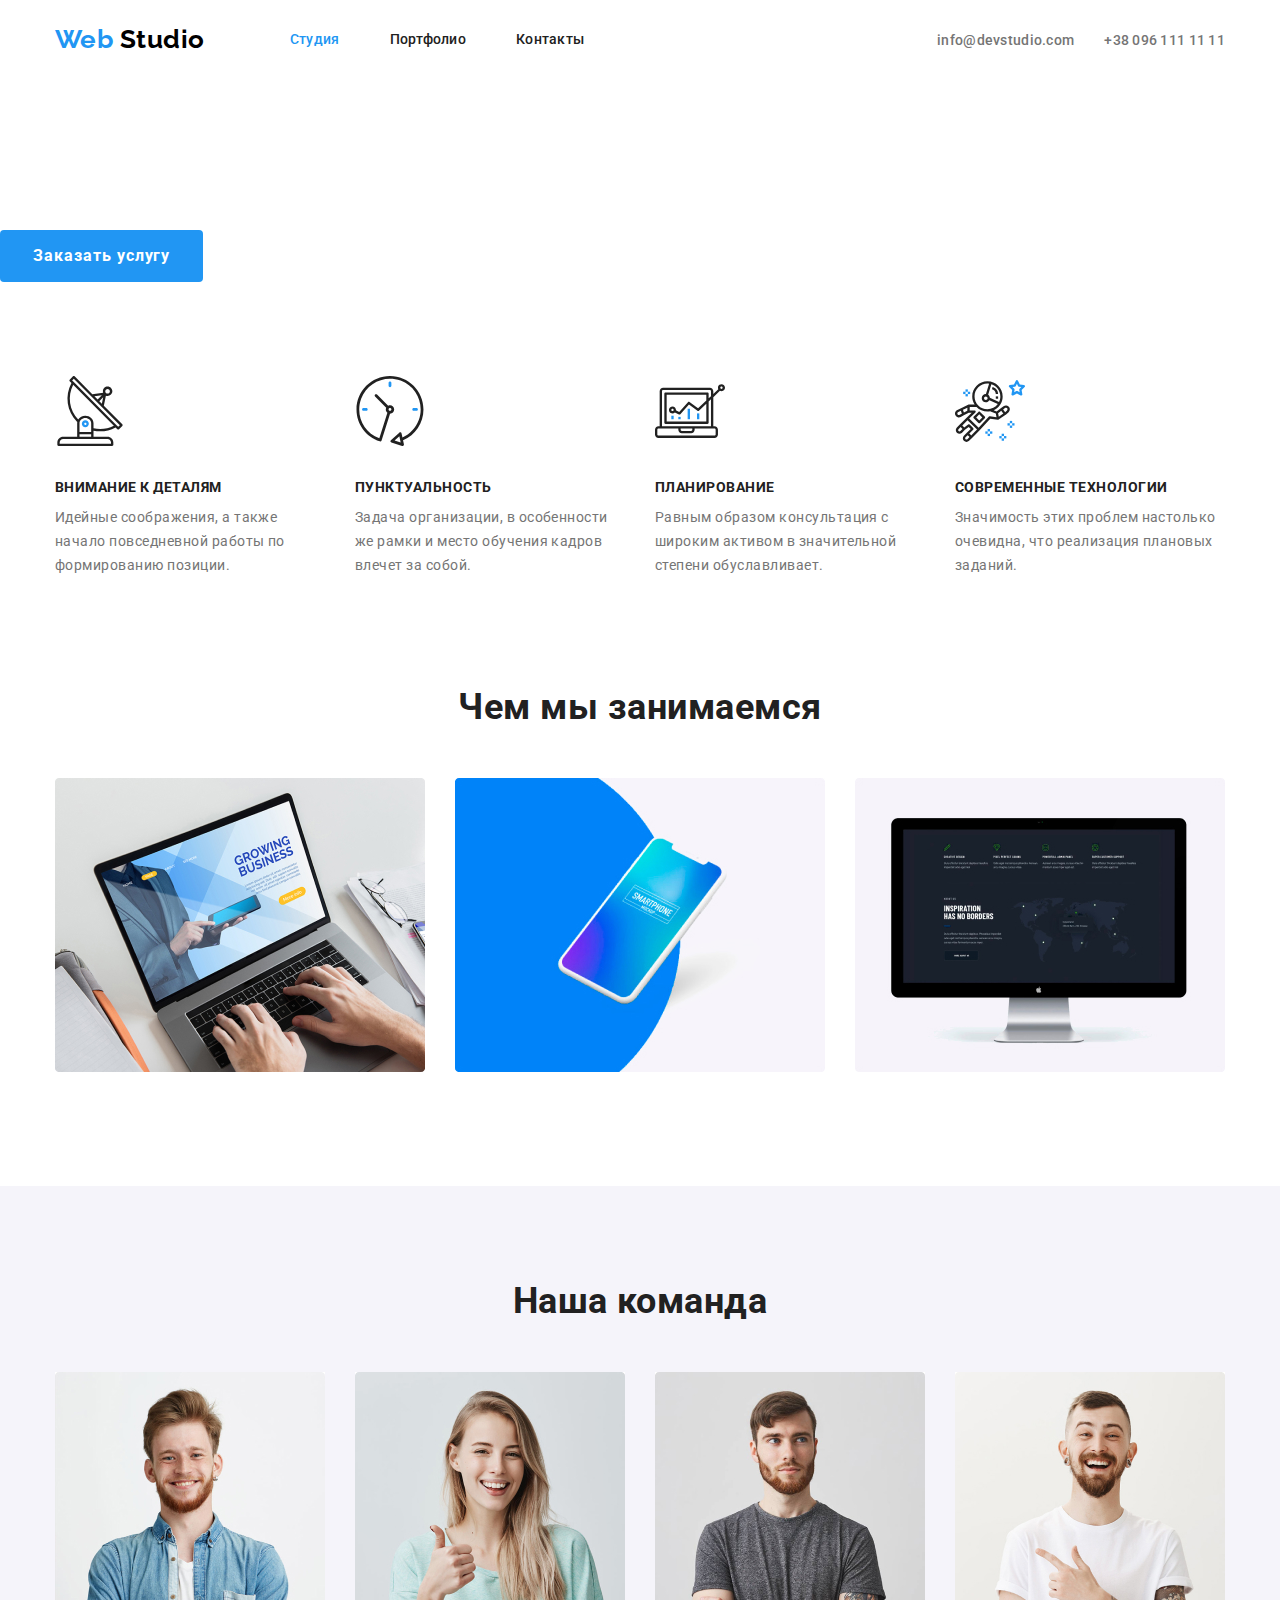
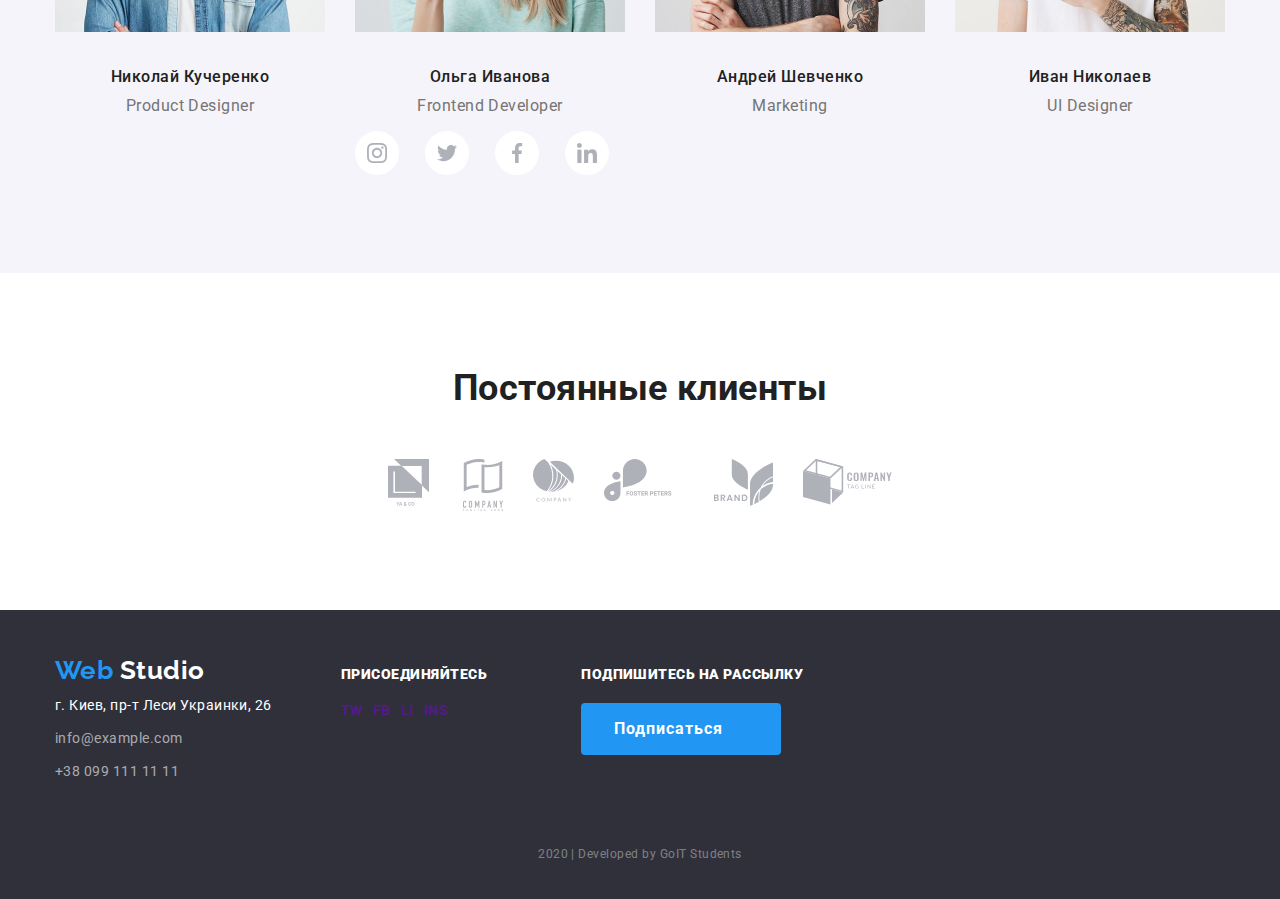
==== commit 8f9c6b17: "Вносит корректировки ментора" ====
--- a/index.html
+++ b/index.html
@@ -50,7 +50,7 @@
       <!-- Герой -->
       <div>
         <section class="hero">
-          <h1 class="hero-text">Эффективные решения<br>для вашего бизнеса</h1>
+          <h1 class="hero-text">Эффективные решения<br />для вашего бизнеса</h1>
           <button type="button" class="button">Заказать услугу</button>
         </section>
       </div>
@@ -176,25 +176,25 @@
               />
               <h3 class="team-name">Ольга Иванова</h3>
               <p class="position">Frontend Developer</p>
-              <ul class="list">
-                <li>
+              <ul class="list social">
+                <li class="item">
                   <a href="https://www.instagram.com/" aria-label="instagram">
-                    <!-- <img src="./images/insta1.svg" alt="иконка инстаграмм" /> -->
-                  </a>
-                </li>
-                <li>
+                    <img src="./images/insta1.svg" alt="иконка инстаграмм" />
+                  </a>
+                </li>
+                <li class="item">
                   <a href="https://twitter.com/" aria-label="twitter">
-                    <!-- <img src="./images/twit.svg" alt="иконка твиттер" /> -->
-                  </a>
-                </li>
-                <li>
+                    <img src="./images/twit.svg" alt="иконка твиттер" />
+                  </a>
+                </li>
+                <li class="item">
                   <a href="https://www.facebook.com/" aria-label="facebook">
-                    <!-- <img src="./images/fb.svg" alt="иконка фейсбук" /> -->
-                  </a>
-                </li>
-                <li>
+                    <img src="./images/fb.svg" alt="иконка фейсбук" />
+                  </a>
+                </li>
+                <li class="item">
                   <a href="https://www.linkedin.com/" aria-label="linkedin">
-                    <!-- <img src="./images/in.svg" alt="иконка линкедин" /> -->
+                    <img src="./images/in.svg" alt="иконка линкедин" />
                   </a>
                 </li>
               </ul>
--- a/css/style.css
+++ b/css/style.css
@@ -335,6 +335,20 @@
   margin-left: 30px;
 }
 
+.features .item,
+.team .item {
+  width: 270px;
+}
+
+.skills .item {
+  width: 370px;
+}
+
+.item .list {
+  display: flex;
+  justify-content: center;
+}
+
 .project-blocks {
   display: flex;
   flex-wrap: wrap;
@@ -384,7 +398,7 @@
   font-size: 14px;
   line-height: 1.14;
   text-transform: uppercase;
-  margin-top: 57px;
+  padding-top: 57px;
 }
 
 .develop {
@@ -447,5 +461,4 @@
   text-align: center;
   padding-top: 18px;
   padding-bottom: 21px;
-
-}
+}
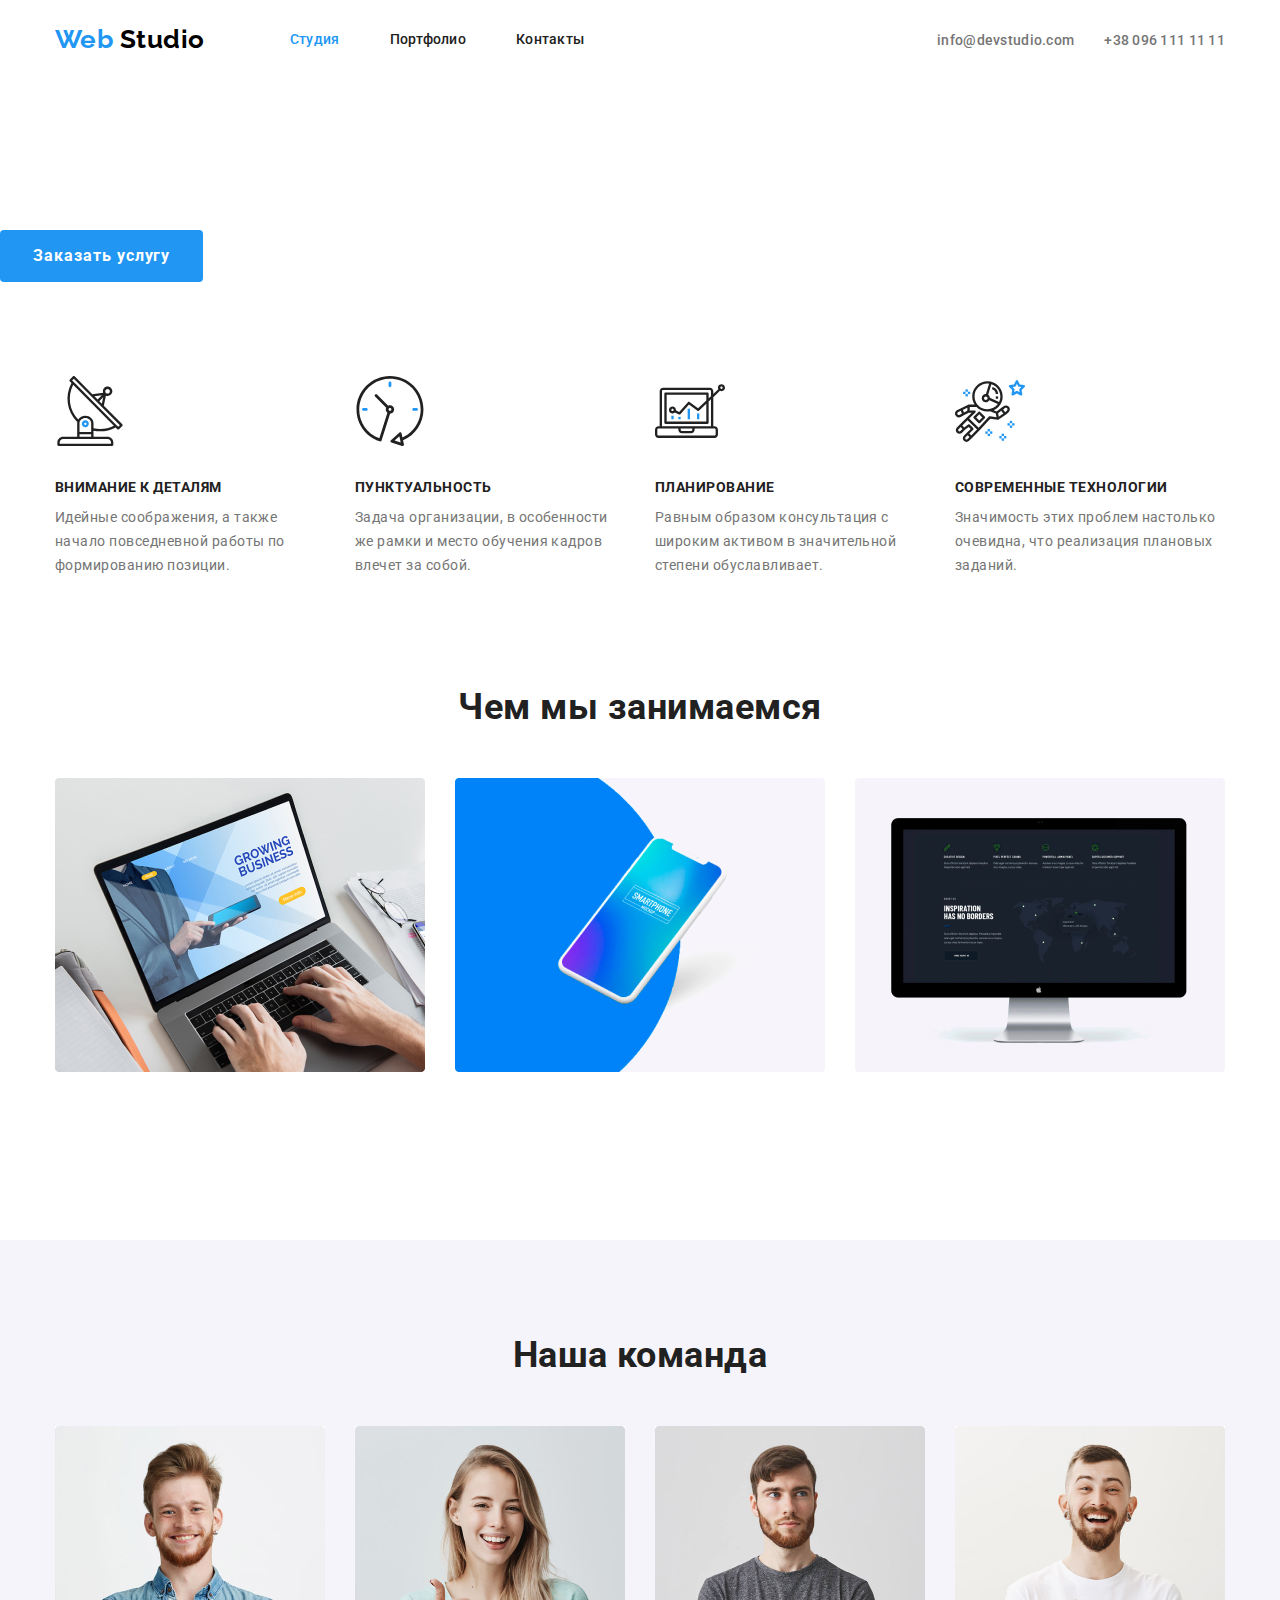
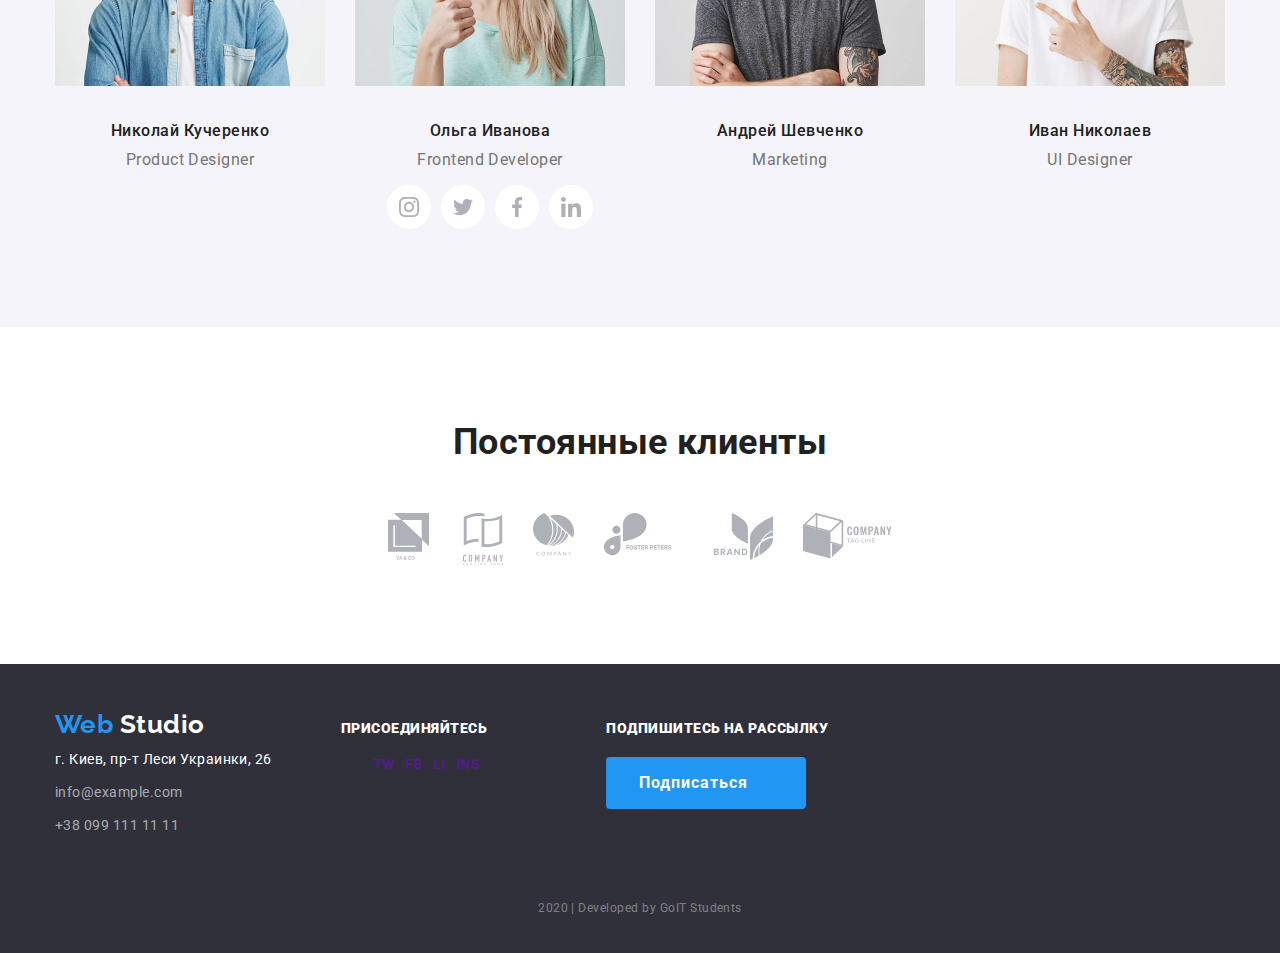
==== commit ddad5fa7: "Исрпавил верхнее меню" ====
--- a/index.html
+++ b/index.html
@@ -21,7 +21,7 @@
         <a href="./index.html" class="logo">
           Web <span class="logo-header">Studio</span>
         </a>
-        <nav>
+        <nav class="top-nav">
           <ul class="list site-nav">
             <li class="item"><a href="" class="link current">Студия</a></li>
             <li class="item">
--- a/css/style.css
+++ b/css/style.css
@@ -105,7 +105,10 @@
 
 .site-nav {
   display: flex;
-  margin-left: 85px;
+}
+
+.top-nav {
+  padding-left: 85px;
 }
 
 .site-nav .item + .item {
@@ -225,8 +228,12 @@
   line-height: 2;
   letter-spacing: 0.06em;
 
-  margin-top: 20px;
+  margin: 0;
   margin-bottom: 4px;
+}
+
+.img-block {
+  display: block;
 }
 
 .title-text {
@@ -276,8 +283,8 @@
   text-align: center;
   text-transform: uppercase;
 
-  margin-top: 0;
-  margin-bottom: 0;
+  margin-top: 27px;
+  margin-bottom: 27px;
 }
 
 .full-text-item {
@@ -289,7 +296,7 @@
 
   padding: 63px 24px;
   margin-top: 0;
-  margin-bottom: 20px;
+  margin-bottom: 0px;
 }
 
 .filter-name {
@@ -297,16 +304,13 @@
   font-weight: normal;
   font-size: 16px;
   line-height: 1.87;
-
-  margin-top: 0;
-  margin-bottom: 20px;
-}
-
-/* .photo-project:hover,
-.photo-project:focus {
-  background: var(--text-bg-color);
-  color: var(--accent-color);
-} */
+  padding: 0;
+  margin: 0;
+}
+
+.card-name {
+  padding: 20px 24px;
+}
 
 .name-capabilities {
   color: var(--white-color);
@@ -342,11 +346,6 @@
 
 .skills .item {
   width: 370px;
-}
-
-.item .list {
-  display: flex;
-  justify-content: center;
 }
 
 .project-blocks {
@@ -445,6 +444,9 @@
 
 .social {
   display: flex;
+  justify-content: center;
+  margin-right: 32px;
+  margin-left: 32px;
 }
 
 .social .item + .item {
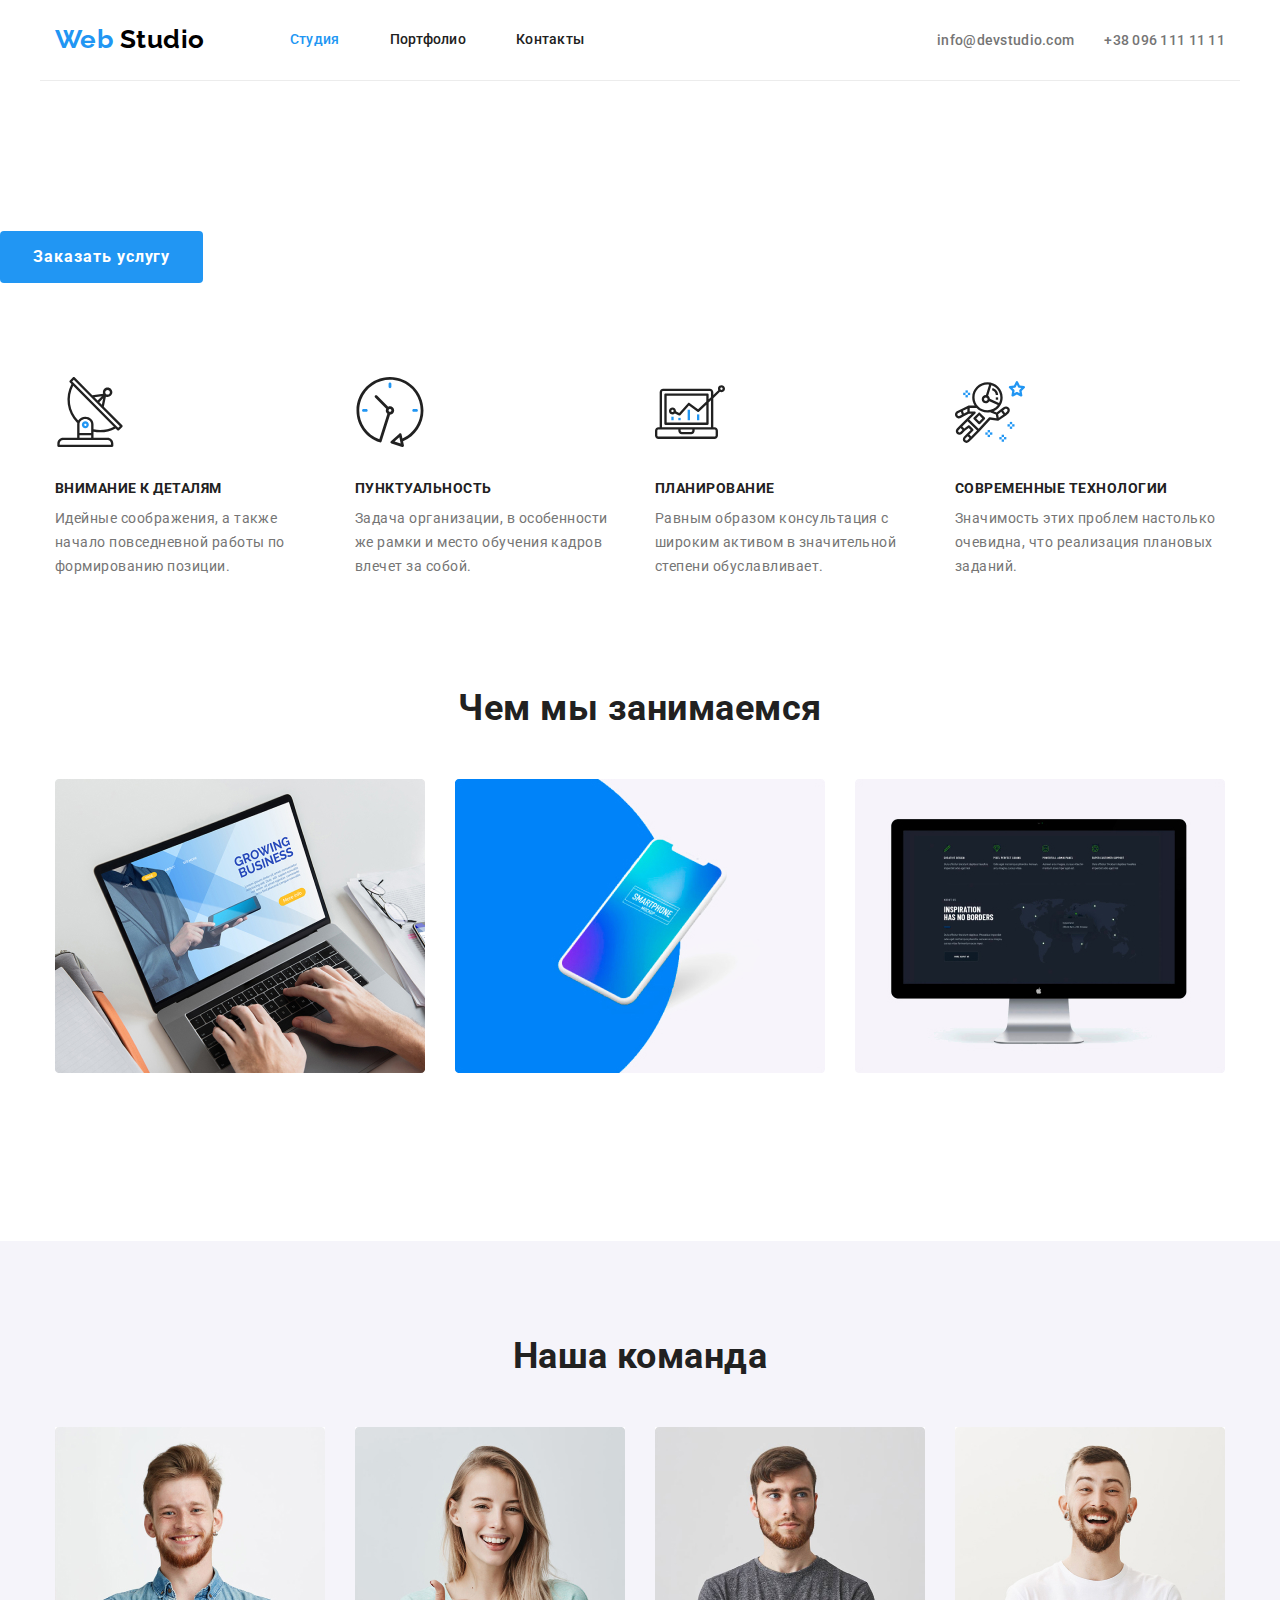
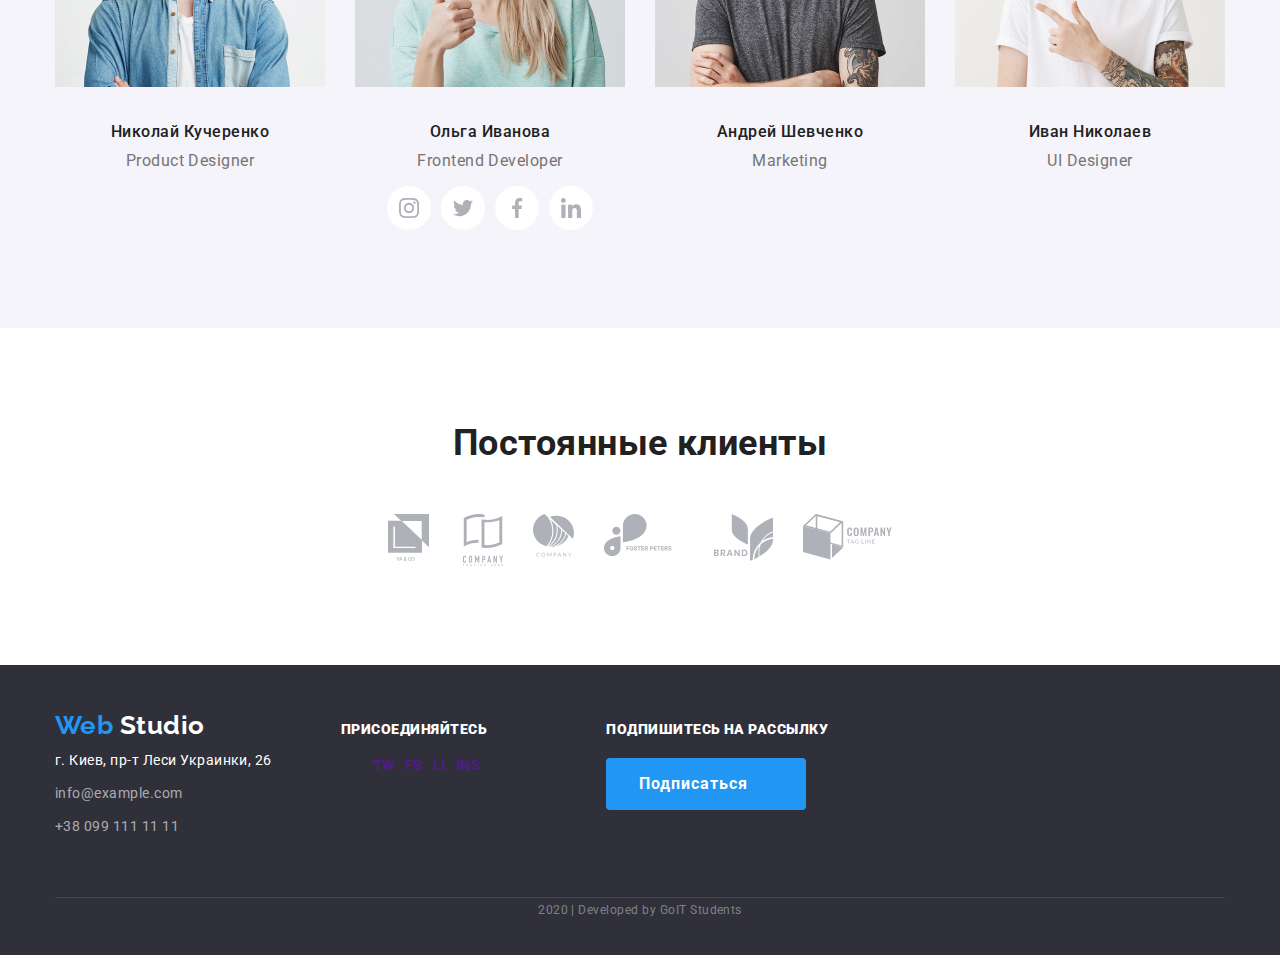
==== commit 751e4244: "правки футера и хедера" ====
--- a/index.html
+++ b/index.html
@@ -374,7 +374,7 @@
             <!-- <img src="./images/send.svg" alt="самолетик" /> -->
           </div>
         </div>
-        <div class="develop-container">
+        <div class="container develop-container">
           <p class="develop">2020 | Developed by GoIT Students</p>
         </div>
       </div>
--- a/css/style.css
+++ b/css/style.css
@@ -108,7 +108,7 @@
 }
 
 .top-nav {
-  padding-left: 85px;
+  margin-left: 85px;
 }
 
 .site-nav .item + .item {
@@ -126,6 +126,7 @@
 .header-nav {
   display: flex;
   align-items: center;
+  border-bottom: 1px solid #ececec;
 }
 
 .address-nav {
@@ -406,6 +407,7 @@
   font-size: 12px;
   line-height: 2;
   text-align: center;
+  border-top: 1px solid rgba(255, 255, 255, 0.1);
 }
 
 .social-icon:hover,
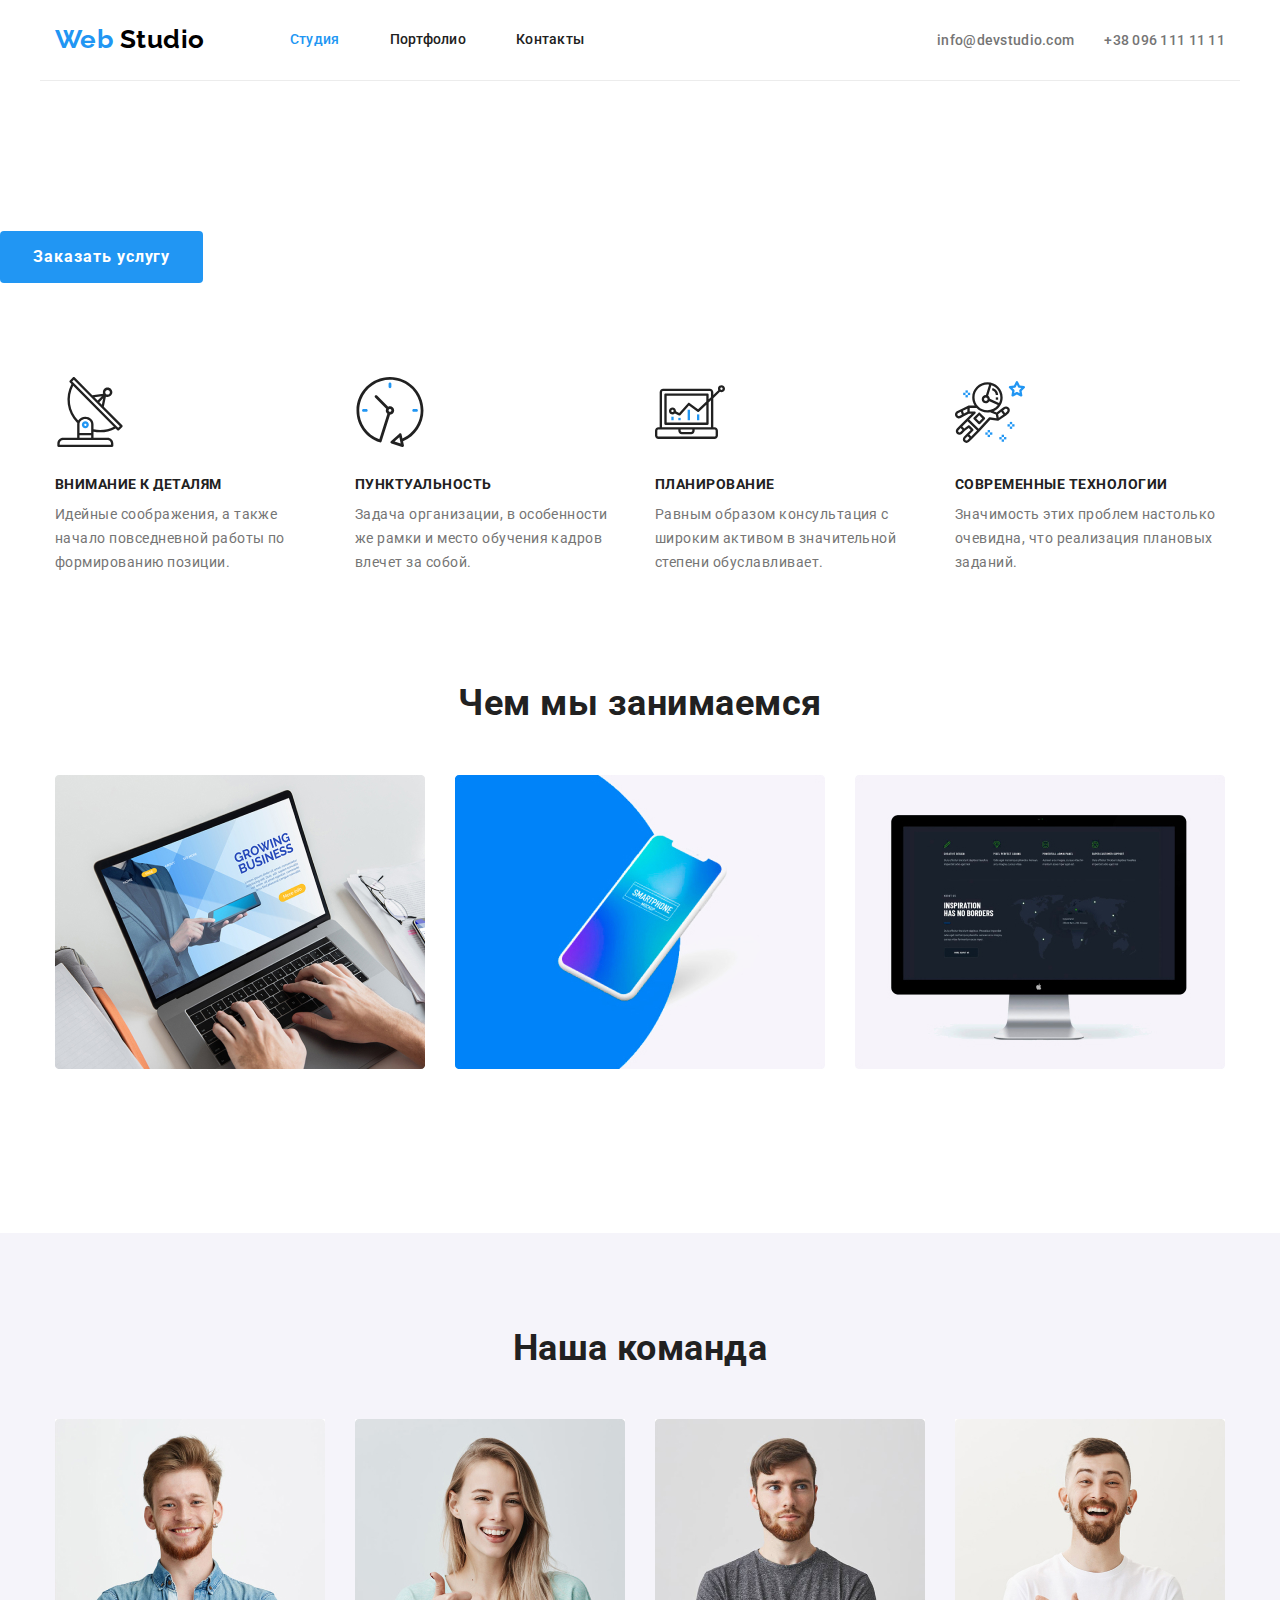
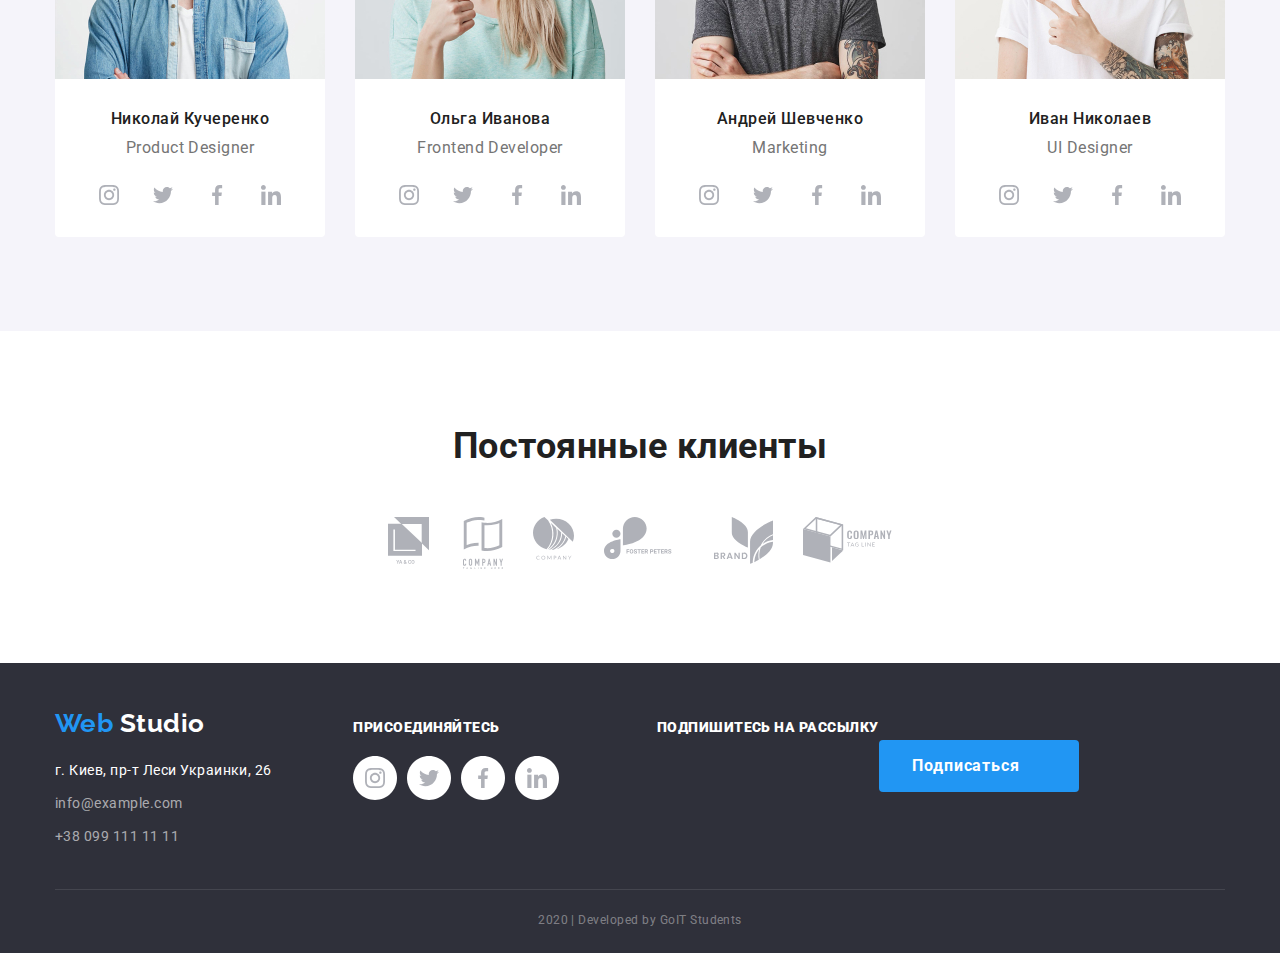
==== commit 4f22cdef: "внес правки в футер" ====
--- a/index.html
+++ b/index.html
@@ -140,29 +140,25 @@
               />
               <h3 class="team-name">Николай Кучеренко</h3>
               <p class="position">Product Designer</p>
-              <ul class="list">
-                <li>
-                  <a
-                    href="https://www.instagram.com/"
-                    aria-label="instagram"
-                    class="icon-active"
-                  >
-                    <!-- <img src="./images/insta2.svg" alt="иконка инстаграмм" /> -->
-                  </a>
-                </li>
-                <li>
+              <ul class="list social">
+                <li class="item">
+                  <a href="https://www.instagram.com/" aria-label="instagram">
+                    <img src="./images/insta1.svg" alt="иконка инстаграмм" />
+                  </a>
+                </li>
+                <li class="item">
                   <a href="https://twitter.com/" aria-label="twitter">
-                    <!-- <img src="./images/twit.svg" alt="иконка твиттер" /> -->
-                  </a>
-                </li>
-                <li>
+                    <img src="./images/twit.svg" alt="иконка твиттер" />
+                  </a>
+                </li>
+                <li class="item">
                   <a href="https://www.facebook.com/" aria-label="facebook">
-                    <!-- <img src="./images/fb.svg" alt="иконка фейсбук" /> -->
-                  </a>
-                </li>
-                <li>
+                    <img src="./images/fb.svg" alt="иконка фейсбук" />
+                  </a>
+                </li>
+                <li class="item">
                   <a href="https://www.linkedin.com/" aria-label="linkedin">
-                    <!-- <img src="./images/in.svg" alt="иконка линкедин" /> -->
+                    <img src="./images/in.svg" alt="иконка линкедин" />
                   </a>
                 </li>
               </ul>
@@ -208,25 +204,25 @@
               />
               <h3 class="team-name">Андрей Шевченко</h3>
               <p class="position">Marketing</p>
-              <ul class="list">
-                <li>
+              <ul class="list social">
+                <li class="item">
                   <a href="https://www.instagram.com/" aria-label="instagram">
-                    <!-- <img src="./images/insta1.svg" alt="иконка инстаграмм" /> -->
-                  </a>
-                </li>
-                <li>
+                    <img src="./images/insta1.svg" alt="иконка инстаграмм" />
+                  </a>
+                </li>
+                <li class="item">
                   <a href="https://twitter.com/" aria-label="twitter">
-                    <!-- <img src="./images/twit.svg" alt="иконка твиттер" /> -->
-                  </a>
-                </li>
-                <li>
+                    <img src="./images/twit.svg" alt="иконка твиттер" />
+                  </a>
+                </li>
+                <li class="item">
                   <a href="https://www.facebook.com/" aria-label="facebook">
-                    <!-- <img src="./images/fb.svg" alt="иконка фейсбук" /> -->
-                  </a>
-                </li>
-                <li>
+                    <img src="./images/fb.svg" alt="иконка фейсбук" />
+                  </a>
+                </li>
+                <li class="item">
                   <a href="https://www.linkedin.com/" aria-label="linkedin">
-                    <!-- <img src="./images/in.svg" alt="иконка линкедин" /> -->
+                    <img src="./images/in.svg" alt="иконка линкедин" />
                   </a>
                 </li>
               </ul>
@@ -240,25 +236,25 @@
               />
               <h3 class="team-name">Иван Николаев</h3>
               <p class="position">UI Designer</p>
-              <ul class="list">
-                <li>
+              <ul class="list social">
+                <li class="item">
                   <a href="https://www.instagram.com/" aria-label="instagram">
-                    <!-- <img src="./images/insta1.svg" alt="иконка инстаграмм" /> -->
-                  </a>
-                </li>
-                <li>
+                    <img src="./images/insta1.svg" alt="иконка инстаграмм" />
+                  </a>
+                </li>
+                <li class="item">
                   <a href="https://twitter.com/" aria-label="twitter">
-                    <!-- <img src="./images/twit.svg" alt="иконка твиттер" /> -->
-                  </a>
-                </li>
-                <li>
+                    <img src="./images/twit.svg" alt="иконка твиттер" />
+                  </a>
+                </li>
+                <li class="item">
                   <a href="https://www.facebook.com/" aria-label="facebook">
-                    <!-- <img src="./images/fb.svg" alt="иконка фейсбук" /> -->
-                  </a>
-                </li>
-                <li>
+                    <img src="./images/fb.svg" alt="иконка фейсбук" />
+                  </a>
+                </li>
+                <li class="item">
                   <a href="https://www.linkedin.com/" aria-label="linkedin">
-                    <!-- <img src="./images/in.svg" alt="иконка линкедин" /> -->
+                    <img src="./images/in.svg" alt="иконка линкедин" />
                   </a>
                 </li>
               </ul>
@@ -361,11 +357,31 @@
           </div>
           <div class="connect">
             <b>присоединяйтесь</b>
-            <ul class="list social">
-              <li class="item"><a href="" class="social-icon">Tw</a></li>
-              <li class="item"><a href="" class="social-icon">Fb</a></li>
-              <li class="item"><a href="" class="social-icon">LI</a></li>
-              <li class="item"><a href="" class="social-icon">Ins</a></li>
+            <ul class="list social-footer">
+              <li class="item">
+                <a
+                  href="https://www.instagram.com/"
+                  aria-label="instagram"
+                  class="social-icon"
+                >
+                  <img src="./images/insta1.svg" alt="иконка инстаграмм" />
+                </a>
+              </li>
+              <li class="item">
+                <a href="https://twitter.com/" aria-label="twitter">
+                  <img src="./images/twit.svg" alt="иконка твиттер" />
+                </a>
+              </li>
+              <li class="item">
+                <a href="https://www.facebook.com/" aria-label="facebook">
+                  <img src="./images/fb.svg" alt="иконка фейсбук" />
+                </a>
+              </li>
+              <li class="item">
+                <a href="https://www.linkedin.com/" aria-label="linkedin">
+                  <img src="./images/in.svg" alt="иконка линкедин" />
+                </a>
+              </li>
             </ul>
           </div>
           <div class="subscribe">
--- a/css/style.css
+++ b/css/style.css
@@ -23,6 +23,10 @@
   letter-spacing: 0.03em;
 }
 
+img {
+  display: block;
+}
+
 .list {
   list-style: none;
   padding: 0;
@@ -247,6 +251,10 @@
   margin-top: 30px;
   margin-bottom: 10px;
 }
+/* 
+.team-content {
+  background: var(--white-color);
+} */
 
 .team-name {
   color: var(--title-text-color);
@@ -340,9 +348,14 @@
   margin-left: 30px;
 }
 
-.features .item,
+.features .item {
+  width: 270px;
+}
+
 .team .item {
   width: 270px;
+  background: var(--white-color);
+  border-radius: 0 0 4px 4px;
 }
 
 .skills .item {
@@ -394,11 +407,16 @@
 
 .connect,
 .subscribe {
+  display: flex;
+  flex-wrap: wrap;
   font-weight: bold;
   font-size: 14px;
   line-height: 1.14;
   text-transform: uppercase;
-  padding-top: 57px;
+}
+
+.subscribe {
+  width: 570px;
 }
 
 .develop {
@@ -408,20 +426,18 @@
   line-height: 2;
   text-align: center;
   border-top: 1px solid rgba(255, 255, 255, 0.1);
-}
-
-.social-icon:hover,
-.social-icon:focus {
-  background-color: var(--accent-color);
+  padding-top: 18px;
+  padding-bottom: 21px;
 }
 
 .footer-container {
   display: flex;
+  align-items: baseline;
 }
 
 .logo-cont {
   margin-top: 45px;
-  margin-bottom: 8px;
+  margin-bottom: 20px;
 }
 
 .address .item {
@@ -434,13 +450,15 @@
 
 .address-container {
   margin-right: 69px;
+  width: 230px;
 }
 
 .connect {
   margin-right: 94px;
-}
-
-.connect .social {
+  width: 210px;
+}
+
+.social-footer {
   margin-top: 20px;
 }
 
@@ -449,20 +467,26 @@
   justify-content: center;
   margin-right: 32px;
   margin-left: 32px;
-}
-
-.social .item + .item {
+  padding-bottom: 20px;
+}
+
+.social .item + .item,
+.social-footer .item + .item {
   margin-left: 10px;
+}
+
+.social-footer {
+  display: flex;
+  justify-content: center;
 }
 
 .subscribe .button {
   margin-top: 20px;
   margin-bottom: 50px;
+  margin-right: auto;
 }
 
 .develop-container {
   display: block;
   text-align: center;
-  padding-top: 18px;
-  padding-bottom: 21px;
-}
+}
